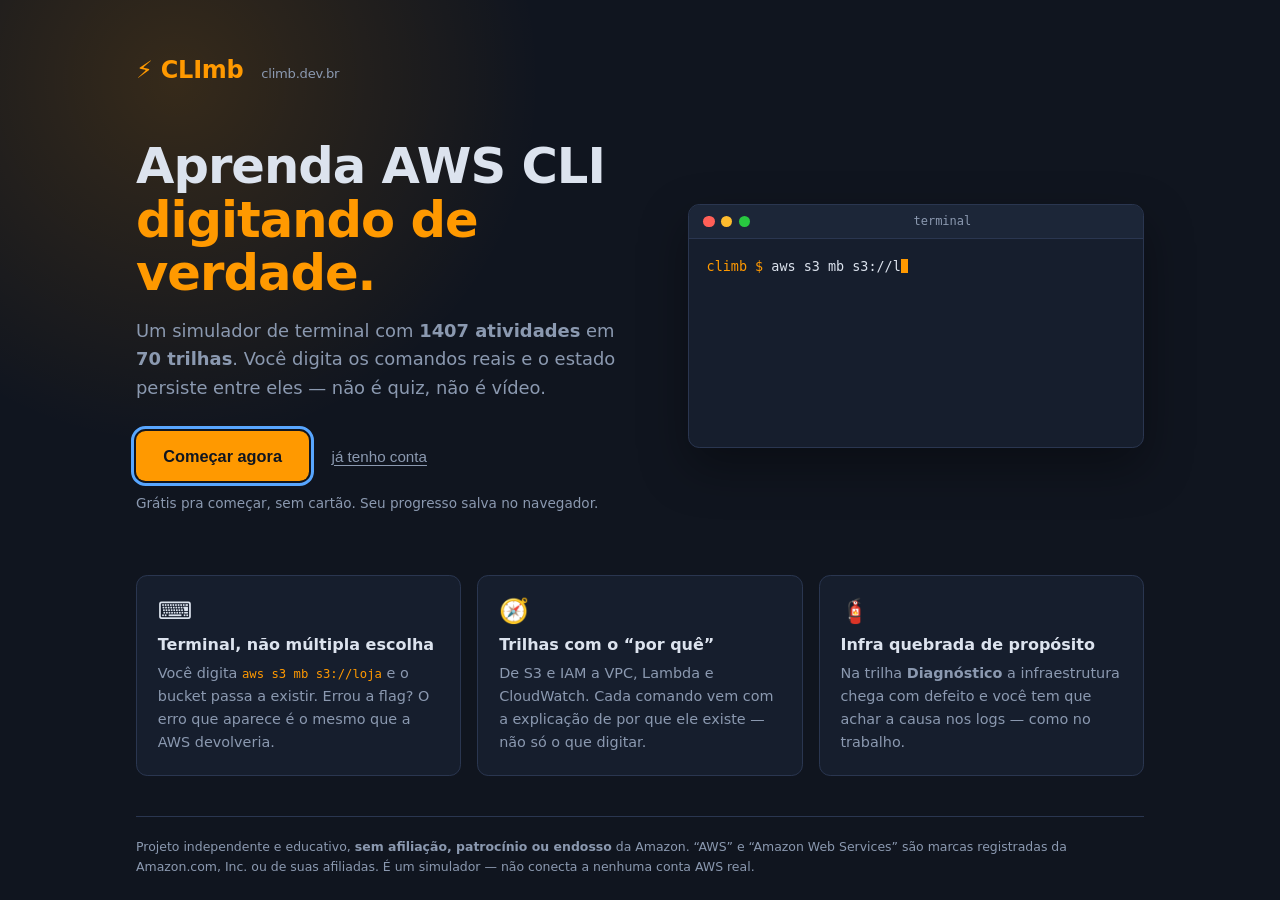
==== index.html @ 5ddf7b6f "feat(sandbox): terminal livre com todos os servicos, primeiro da lista Pedido do Gabriel. Um modo, n" ====
<!DOCTYPE html>
<html lang="pt-BR">
<head>
  <meta charset="UTF-8">
  <meta name="viewport" content="width=device-width, initial-scale=1.0">
  <title>CLImb — aprenda AWS CLI digitando de verdade</title>
  <meta name="description" content="Simulador de terminal AWS com mais de 600 atividades em mais de 60 trilhas. Você digita os comandos de verdade e o estado persiste entre eles — não é quiz, não é vídeo. Grátis pra começar.">
  <meta name="theme-color" content="#10151f">
  <link rel="canonical" href="https://climb.dev.br/">
  <link rel="icon" href="/img/favicon.svg" type="image/svg+xml">
  <link rel="apple-touch-icon" href="/img/og.jpg">

  <!-- Cartão social: sem isto o link vira um retângulo cinza no LinkedIn/WhatsApp.
       A og:image PRECISA ser URL absoluta — crawler não resolve caminho relativo. -->
  <meta property="og:type" content="website">
  <meta property="og:site_name" content="CLImb">
  <meta property="og:locale" content="pt_BR">
  <meta property="og:url" content="https://climb.dev.br/">
  <meta property="og:title" content="CLImb — aprenda AWS CLI digitando de verdade">
  <meta property="og:description" content="Mais de 600 atividades em mais de 60 trilhas. Você digita os comandos reais num simulador que guarda o estado. Não é quiz, não é vídeo — é terminal.">
  <meta property="og:image" content="https://climb.dev.br/img/og.jpg">
  <meta property="og:image:type" content="image/jpeg">
  <meta property="og:image:width" content="1200">
  <meta property="og:image:height" content="630">
  <meta property="og:image:alt" content="Terminal do CLImb rodando os comandos aws s3 mb e aws ec2 run-instances">
  <meta name="twitter:card" content="summary_large_image">
  <meta name="twitter:title" content="CLImb — aprenda AWS CLI digitando de verdade">
  <meta name="twitter:description" content="Mais de 600 atividades em mais de 60 trilhas. Você digita os comandos reais num simulador que guarda o estado.">
  <meta name="twitter:image" content="https://climb.dev.br/img/og.jpg">

  <!-- Dados estruturados: ajuda o buscador a entender que isto e um app de
       ensino, e nao uma pagina qualquer. Os numeros ficam de fora de proposito
       (envelhecem); quem tem o catalogo atualizado e o /sobre.html, gerado. -->
  <script type="application/ld+json">
  {
    "@context": "https://schema.org",
    "@type": "WebApplication",
    "name": "CLImb",
    "url": "https://climb.dev.br/",
    "applicationCategory": "EducationalApplication",
    "operatingSystem": "Navegador",
    "inLanguage": "pt-BR",
    "description": "Simulador de terminal AWS CLI: voce digita os comandos reais e o estado persiste entre eles. Nao e quiz, nao e video.",
    "offers": { "@type": "Offer", "price": "0", "priceCurrency": "BRL" },
    "isAccessibleForFree": true
  }
  </script>
  <link rel="stylesheet" href="css/estilo.css">
  <link rel="stylesheet" href="css/lateral-limpa.css">
  <link rel="stylesheet" href="css/tema-claro.css">
  <!-- Sem JavaScript a classe .app-pronto nunca entra e a tela ficaria
       invisivel pra sempre (ver js/pronto.js). Aqui ela volta a aparecer. -->
  <noscript><style>
    body header, body main, body footer, body .rodape-licoes, body .aviso-marca { visibility: visible !important; }
  </style></noscript>
</head>
<body>

  <header>
    <h1 style="position:absolute;width:1px;height:1px;margin:-1px;padding:0;overflow:hidden;clip:rect(0 0 0 0);white-space:nowrap;border:0">CLImb — aprenda AWS CLI digitando de verdade</h1>
    <div class="logo">⚡ CLImb <small>AWS CLI</small></div>
    <div class="nivel-box">
      <span id="tituloNivel"></span>
      <div class="barra"><div id="barraXp"></div></div>
      <span id="textoXp"></span>
    </div>
    <div class="streak" id="streakBox" title="Sequência de acertos — cada acerto seguido dá +10% de XP (máx. +50%)">
      🔥 <span id="streakNum">0</span>
      <small id="streakBonus"></small>
    </div>
    <button class="botao" id="btnRanking">🏆 Ranking</button>
    <button class="botao secundario" id="btnConta">👤 Entrar</button>
  </header>

  <main>
    <nav id="sidebar"></nav>

    <section class="centro">
      <div id="cardDesafio"></div>

      <div id="terminal">
        <div id="saidaTerminal"></div>
        <div class="linha-entrada">
          <span class="prompt">climb&nbsp;$</span>
          <input id="entradaTerminal" autocomplete="off" autocapitalize="off" spellcheck="false">
        </div>
      </div>
    </section>
  </main>

  <footer>
    <span>💡 Manuais: <strong>aws help</strong> · <strong>aws s3 help</strong> — arquivos locais: <strong>ls</strong> — atalhos: <strong>climb --help</strong></span>
    <button class="botao secundario" id="btnLimparAmbiente" title="Apaga os recursos da conta AWS simulada. XP e atividades ficam.">🧹 Limpar ambiente</button>
    <button class="botao perigo" id="btnResetar">Resetar progresso</button>
  </footer>
  <!-- Links diretos pras licoes mais procuradas.
       POR QUE ESTAO AQUI: em 17/09/2026 o Search Console mostrou as 52 paginas
       de /aprender como "Detectada, mas nao indexada" — o Google achou as URLs
       pelo sitemap e NUNCA foi buscar nenhuma. Nao e problema de conteudo (ele
       nao leu); e prioridade de rastreamento. Esta home e a unica pagina que
       ele rastreia de verdade (aparece como "Pagina de referencia" no relatorio),
       entao e daqui que sai a autoridade pras que estao na fila. Um link no
       rodape apontando so pro indice nao bastava: agora as principais tem
       caminho direto, com o nome do servico no texto do link. -->
  <nav class="rodape-licoes" aria-label="Lições de AWS mais procuradas">
    Aprenda:
    <a href="/aprender/s3">Amazon S3</a> ·
    <a href="/aprender/ec2">EC2</a> ·
    <a href="/aprender/iam">IAM</a> ·
    <a href="/aprender/lambda">Lambda</a> ·
    <a href="/aprender/vpc">VPC</a> ·
    <a href="/aprender/dynamodb">DynamoDB</a> ·
    <a href="/aprender/cloudwatch">CloudWatch</a> ·
    <a href="/aprender/rds">RDS</a> ·
    <a href="/aprender">ver as 53 lições</a>
  </nav>
  <p class="aviso-marca">
    <a href="/sobre.html" style="color:var(--laranja)">O que o CLImb ensina</a> ·
    <!-- link real (não só sitemap): página órfã, que nada aponta, o buscador
         trata como periférica. Daqui ele chega nas lições. -->
    <a href="/aprender" style="color:var(--laranja)">Lições de AWS</a> ·
    <a href="/simulado-aws-clf-c02" style="color:var(--laranja)">Simulado CLF-C02</a> ·
    <a href="/privacidade.html" style="color:var(--laranja)">Privacidade e termos</a> ·
    Projeto independente e educativo, <strong>sem afiliação, patrocínio ou endosso</strong> da Amazon.
    “AWS” e “Amazon Web Services” são marcas registradas da Amazon.com, Inc. ou de suas afiliadas. É um simulador — não conecta a nenhuma conta AWS real.
  </p>

  <!-- Modal: ranking -->
  <div class="modal" id="modalRanking">
    <div class="modal-caixa">
      <h2>🏆 Ranking da comunidade</h2>
      <table class="ranking"><tbody id="corpoRanking"></tbody></table>
      <div class="linha-nome" id="linhaNome">
        <input id="nomeJogador" maxlength="20" placeholder="Seu nome no ranking">
        <button class="botao" id="btnSalvarNome">Salvar nome</button>
      </div>
      <div class="modal-acoes">
        <button class="botao secundario" data-fechar>Fechar</button>
      </div>
    </div>
  </div>

  <!-- Modal: conta (login / cadastro) -->
  <div class="modal" id="modalConta">
    <div class="modal-caixa">
      <h2 id="contaTitulo">👤 Entrar na sua conta</h2>
      <p class="conta-explica" id="contaExplica">
        Crie um usuário pra salvar seu progresso na nuvem, jogar de qualquer dispositivo
        e aparecer no ranking da galera.
      </p>
      <div class="abas-conta">
        <button class="aba-conta ativa" data-aba="login">Entrar</button>
        <button class="aba-conta" data-aba="cadastro">Criar conta</button>
      </div>
      <form id="formConta" autocomplete="off">
        <label><span id="labelUsuario">Usuário</span>
          <input id="campoUsuario" maxlength="20" placeholder="ex.: gabriel" autocomplete="off" spellcheck="false">
        </label>
        <label id="labelEmail" style="display:none">E-mail <small>(pra recuperar a senha)</small>
          <input id="campoEmail" type="email" maxlength="120" placeholder="voce@exemplo.com" autocomplete="off">
        </label>
        <label>Senha
          <input id="campoSenha" type="password" maxlength="60" placeholder="mínimo 6 caracteres" autocomplete="off">
        </label>
        <p class="conta-erro" id="contaErro"></p>
        <button class="botao" id="btnEnviarConta" type="submit">Entrar</button>
      </form>
      <p class="conta-link"><a href="#" id="linkEsqueci">Esqueci minha senha</a></p>
      <div id="googleArea" style="display:none">
        <div class="ou-separador"><span>ou</span></div>
        <div id="googleLogin"></div>
      </div>
      <p class="conta-aviso">
        ⚠️ Use uma senha que você não usa em outros sites.
      </p>
      <div class="modal-acoes">
        <button class="botao secundario" data-fechar>Fechar</button>
      </div>
    </div>
  </div>

  <!-- Modal: confirmar revelação da resposta -->
  <div class="modal" id="modalRevelar">
    <div class="modal-caixa">
      <h2>👁️ Revelar resposta?</h2>
      <p id="revelarTexto"></p>
      <div class="modal-acoes">
        <button class="botao secundario" data-fechar>Voltar e tentar</button>
        <button class="botao perigo" id="btnConfirmaRevelar">Revelar mesmo assim</button>
      </div>
    </div>
  </div>

  <div id="toasts"></div>

  <!-- primeiro de todos: segura a pintura ate a interface estar montada
       (sem isto a tela treme enquanto o JS acrescenta header, card e rodape) -->
  <script defer src="js/pronto.js"></script>
  <script defer src="js/simulador.js"></script>
  <script defer src="js/manuais.js"></script>
  <script defer src="js/manuais-fase6-9.js"></script>
  <script defer src="js/desafios.js"></script>
  <script defer src="js/atividades-extras.js"></script>
  <script defer src="js/desafios-avancados.js"></script>
  <script defer src="js/cenarios-reais.js"></script>
  <script defer src="js/cloudformation.js"></script>
  <script defer src="js/servicos-fase1.js"></script>
  <script defer src="js/servicos-fase2.js"></script>
  <script defer src="js/servicos-fase3.js"></script>
  <script defer src="js/servicos-fase4.js"></script>
  <script defer src="js/servicos-fase5.js"></script>
  <script defer src="js/servicos-fase6.js"></script>
  <script defer src="js/servicos-fase7.js"></script>
  <script defer src="js/servicos-fase8.js"></script>
  <script defer src="js/servicos-fase9.js"></script>
  <script defer src="js/polly-completo.js"></script>
  <script defer src="js/cloudfront-completo.js"></script>
  <script defer src="js/route53-completo.js"></script>
  <script defer src="js/secretsmanager-completo.js"></script>
  <script defer src="js/acm-completo.js"></script>
  <script defer src="js/desafios-extra.js"></script>
  <script defer src="js/desafios-pratica.js"></script>
  <script defer src="js/api.js"></script>
  <script defer src="js/jogo.js"></script>
  <script defer src="js/app.js"></script>
  <!-- melhorias pra iniciantes (aditivas, carregam DEPOIS do app.js) -->
  <script defer src="js/erros-amigaveis.js"></script>
  <script defer src="js/autocomplete.js"></script>
  <script defer src="js/glossario.js"></script>
  <script defer src="js/licoes.js"></script>
  <script defer src="js/licoes-fase6-9.js"></script>
  <script defer src="js/licoes-complemento.js"></script>
  <!-- Depois das lições E dos arquivos de desafio: este acrescenta comandos do
       CloudWatch, atividades (que precisam entrar no FIM da trilha) e entradas
       em PORQUE (que só existe a partir de licoes.js). -->
  <script defer src="js/cloudwatch-metricas.js"></script>
  <script defer src="js/logs-insights.js"></script>
  <script defer src="js/lambda-dynamo-profundo.js"></script>
  <script defer src="js/cobertura-1.js"></script>
  <script defer src="js/cobertura-2.js"></script>
  <script defer src="js/cobertura-3.js"></script>
  <script defer src="js/mundo-real-2.js"></script>
  <script defer src="js/mundo-real-3.js"></script>
  <!-- depois das coberturas: precisa do cob-efs-1 em DESAFIOS pra reordená-lo -->
  <script defer src="js/efs-completo.js"></script>
  <script defer src="js/elasticache-completo.js"></script>
  <script defer src="js/ecr-completo.js"></script>
  <script defer src="js/desafios-pratica-2.js"></script>
  <script defer src="js/sqs-completo.js"></script>
  <script defer src="js/ssm-completo.js"></script>
  <script defer src="js/iam-completo.js"></script>
  <script defer src="js/ec2-completo.js"></script>
  <script defer src="js/s3-completo.js"></script>
  <script defer src="js/logs-completo.js"></script>
  <script defer src="js/containers-completo.js"></script>
  <script defer src="js/codebuild-completo.js"></script>
  <script defer src="js/codecommit-completo.js"></script>
  <script defer src="js/codedeploy-completo.js"></script>
  <script defer src="js/codepipeline-completo.js"></script>
  <script defer src="js/cloudformation-completo.js"></script>
  <script defer src="js/codeconnections-completo.js"></script>
  <script defer src="js/codedeploy-bluegreen.js"></script>
  <script defer src="js/fixacao-1.js"></script>
  <script defer src="js/conquistas.js"></script>
  <script defer src="js/setup-lab.js"></script>
  <script defer src="js/linux-lab.js"></script>
  <script defer src="js/arquivos-lab.js"></script>
  <script defer src="js/cli-config.js"></script>
  <script defer src="js/s3-pastas.js"></script>
  <script defer src="js/json-yaml.js"></script>
  <script defer src="js/json-yaml-2.js"></script>
  <script defer src="js/lab-vpc.js"></script>
  <script defer src="js/fixacao-2.js"></script>
  <script defer src="js/missoes.js"></script>
  <!-- Dica e solução não vêm dentro dos arquivos de conteúdo (ver
       lib/sem-gabarito.js): chegam por /js/gabarito.js, com as atividades
       abertas, e por GET /api/gabarito, com as pagas, que exige licença.
       AQUI e não antes: tem arquivo de atividade carregando depois do api.js
       (cobertura-*, linux-lab, lab-vpc, missoes...). Na primeira tentativa este
       par ficou antes deles e o gabarito só alcançou 217 das 293 abertas —
       trilha grátis sem dica é produto quebrado. -->
  <script defer src="js/gabarito-cliente.js"></script>
  <script defer src="js/gabarito.js"></script>
  <!-- Conta por trilha + preparo automático: depois do gabarito (precisa das
       soluções) e dos arquivos que embrulham selecionarDesafio (lab-vpc.js). -->
  <script defer src="js/placeholders.js"></script>
  <script defer src="js/ambientes.js"></script>
  <script defer src="js/quase-la.js"></script>
  <script defer src="js/licenca.js"></script>
  <script defer src="js/seguranca.js"></script>
  <script defer src="js/email-verificacao.js"></script>
  <script defer src="js/multiplayer.js"></script>
  <script defer src="js/eventos-aviso.js"></script>
  <script defer src="js/google-login.js"></script>
  <script defer src="js/tutorial.js"></script>
  <!-- carrega sob demanda o que so existe dentro de tela que abre por clique
       (banco do simulado, subtelas do Console) — ver js/sob-demanda.js -->
  <script defer src="js/sob-demanda.js"></script>
  <script defer src="js/console-aws.js"></script>
  <script defer src="js/console-desafios.js"></script>
  <script defer src="js/arquiteto-ia.js"></script>
  <script defer src="js/diagrama.js"></script>
  <!-- Simulados de certificação (banco de questões + motor) -->
  <script defer src="js/simulados.js"></script>
  <script defer src="js/simulados-limite.js"></script>
  <script defer src="js/perfil.js"></script>
  <script defer src="js/meus-dados.js"></script>
  <script defer src="js/changelog.js"></script>
  <!-- por último: colapsa os botões do header num menu ☰ no mobile -->
  <!-- depois do licenca.js (que também envolve renderSidebar, pros cadeados) -->
  <script defer src="js/sidebar-grupos.js"></script>
  <script defer src="js/carreiras.js"></script>
  <script defer src="js/tela-limpa.js"></script>
  <!-- busca dentro da trilha aberta: embrulha o renderSidebar DEPOIS do tela-limpa -->
  <script defer src="js/busca-trilha.js"></script>
  <!-- escolher quais trilhas aparecem na lateral: embrulha por último (depois da busca) -->
  <script defer src="js/filtro-trilhas.js"></script>
  <script defer src="js/primeiros-passos.js"></script>
  <script defer src="js/limpar-ambiente.js"></script>
  <script defer src="js/menus.js"></script>
  <script defer src="js/travas.js"></script>
  <script defer src="js/temas.js"></script>
  <script defer src="js/capa.js"></script>
  <script defer src="js/abertura.js"></script>
  <script defer src="js/climb-cmd.js"></script>
  <script defer src="js/historico.js"></script>
  <script defer src="js/novato.js"></script>
  <!-- sandbox: embrulha renderSidebar/renderCard DEPOIS de grupos, filtro e
       busca, pra o item dele entrar por último e ficar em primeiro -->
  <script defer src="js/sandbox.js"></script>
  <!-- métrica: não faz nada enquanto o secret GA_ID não estiver definido -->
  <script defer src="js/analytics.js"></script>
  <script defer src="js/mobile-nav.js"></script>
  <!-- depois de todo mundo: marca os modais já criados e observa os novos -->
  <script defer src="js/acessibilidade.js"></script>
</body>
</html>
---- css/estilo.css ----
/* AWS CLI Quest — tema dark com o laranja AWS */
:root {
  --fundo: #10151f;
  --painel: #161e2d;
  --painel-2: #1c2638;
  --borda: #2a3650;
  --texto: #dce3ee;
  --texto-fraco: #8b99b0;
  --laranja: #ff9900;
  --laranja-escuro: #cc7a00;
  --verde: #3ecf6f;
  --vermelho: #ff5c5c;
  --azul: #58a6ff;
  --fonte-mono: "Cascadia Code", "Consolas", "Fira Code", monospace;
}

* { box-sizing: border-box; }

body {
  margin: 0;
  background: var(--fundo);
  color: var(--texto);
  font-family: "Segoe UI", system-ui, sans-serif;
  height: 100vh;
  display: flex;
  flex-direction: column;
  overflow: hidden;
}

/* ---------- Cabeçalho ---------- */
header {
  display: flex;
  align-items: center;
  gap: 24px;
  padding: 10px 20px;
  background: var(--painel);
  border-bottom: 2px solid var(--laranja);
  flex-shrink: 0;
}

.logo {
  font-size: 1.25rem;
  font-weight: 700;
  color: var(--laranja);
  white-space: nowrap;
}
.logo small {
  font-size: 0.62rem;
  font-weight: 600;
  color: var(--texto-fraco);
  letter-spacing: 1px;
  text-transform: uppercase;
  margin-left: 2px;
}

.nivel-box {
  flex: 1;
  min-width: 160px;
  max-width: 420px;
}
/* Os tres filhos da caixa de XP nascem VAZIOS no HTML e o app.js os preenche
   depois — a caixa ia de 14px pra 56px, o header crescia junto e empurrava o
   <main> pra baixo. Era 0,73 de CLS (medido em 15/09), quase tudo nisto: com
   os scripts em defer a pagina pinta cedo e esse crescimento virou visivel.
   line-height fixo + min-height na mesma medida = a linha ja nasce com a
   altura que vai ter. Em em, nao em px, pra acompanhar o tema claro (que troca
   a familia da fonte). */
#tituloNivel, #textoXp { display: block; line-height: 1.5; min-height: 1.5em; }

#tituloNivel { font-weight: 600; font-size: 0.9rem; }

.barra {
  height: 8px;
  background: var(--painel-2);
  border-radius: 6px;
  margin: 4px 0 2px;
  overflow: hidden;
  border: 1px solid var(--borda);
}

#barraXp {
  height: 100%;
  width: 0%;
  background: linear-gradient(90deg, var(--laranja-escuro), var(--laranja));
  border-radius: 6px;
  transition: width 0.6s ease;
}

#textoXp { font-size: 0.75rem; color: var(--texto-fraco); }

.streak {
  font-size: 1.05rem;
  font-weight: 700;
  padding: 6px 14px;
  border-radius: 10px;
  background: var(--painel-2);
  border: 1px solid var(--borda);
  text-align: center;
  /* O estado zerado fica apagado por COR, nao por opacity. Com opacity .55 o
     texto caia pra ~2:1 sobre o painel e reprovava o contraste do axe — e era
     justo o estado que TODO visitante novo ve (streak 0). Cor fraca explicita
     mantem o "apagado" e passa o AA (5,8:1). */
  color: var(--texto-fraco);
}
.streak.aceso {
  color: var(--texto);
  border-color: var(--laranja);
  box-shadow: 0 0 12px rgba(255, 153, 0, 0.25);
}
.streak small { display: block; font-size: 0.65rem; color: var(--laranja); font-weight: 600; }

.botao {
  background: var(--laranja);
  color: #1a1205;
  border: none;
  padding: 8px 16px;
  border-radius: 8px;
  font-weight: 700;
  font-size: 0.9rem;
  cursor: pointer;
}
.botao:hover { filter: brightness(1.1); }
.botao.secundario { background: var(--painel-2); color: var(--texto); border: 1px solid var(--borda); }
.botao.perigo { background: transparent; color: var(--vermelho); border: 1px solid var(--vermelho); }
.botao.perigo:hover { background: rgba(255, 92, 92, 0.12); }

/* ---------- Montagem (ver js/pronto.js) ----------
   A interface fica invisivel ate terminar de se montar e entao aparece pronta.
   visibility (e nao display/opacity) de proposito: o espaco continua ocupado,
   entao nada "cresce" na hora de aparecer — e o que esta invisivel nao conta
   pro CLS. A rede de seguranca do pronto.js garante que isto nunca fica
   preso: no pior caso a classe entra sozinha em 2 s (o TETO do pronto.js), e
   quem esta sem JavaScript tem o <noscript> do index.html. */
body:not(.app-pronto) header,
body:not(.app-pronto) main,
body:not(.app-pronto) footer,
body:not(.app-pronto) .rodape-licoes,
body:not(.app-pronto) .aviso-marca { visibility: hidden; }

/* A barra de rolagem some quando a capa/um modal poe overflow:hidden no body,
   e a pagina inteira escorrega pro lado. Reservar a calha resolve na raiz. */
html { scrollbar-gutter: stable; }

/* Linha de lições no rodapé da home (ver o comentário no index.html): existe
   pro buscador ter caminho direto da home — que ele rastreia — pras páginas que
   ele só tinha detectado. Discreta de propósito: é rodapé, não navegação do
   app, e some junto com o resto até .app-pronto. */
.rodape-licoes {
  flex-shrink: 0;
  padding: 8px 20px 0;
  background: var(--painel);
  color: var(--texto-fraco);
  font-size: 0.72rem;
  line-height: 1.6;
  text-align: center;
}
.rodape-licoes a { color: var(--laranja); text-decoration: none; }
.rodape-licoes a:hover { text-decoration: underline; }

/* ---------- Layout principal ---------- */
main {
  display: grid;
  grid-template-columns: 300px 1fr;
  flex: 1;
  min-height: 0;
}

/* ---------- Sidebar ---------- */
#sidebar {
  background: var(--painel);
  border-right: 1px solid var(--borda);
  overflow-y: auto;
  padding: 10px;
}

.servico { margin-bottom: 8px; border-radius: 10px; overflow: hidden; }

.servico-cab {
  display: flex;
  align-items: center;
  gap: 10px;
  width: 100%;
  background: var(--painel-2);
  border: 1px solid var(--borda);
  border-radius: 10px;
  padding: 10px 12px;
  color: var(--texto);
  cursor: pointer;
  text-align: left;
}
.servico.aberto .servico-cab { border-color: var(--laranja); }
.servico-icone { font-size: 1.3rem; }
.servico-nomes { flex: 1; display: flex; flex-direction: column; }
.servico-nomes small { color: var(--texto-fraco); font-size: 0.72rem; }
.servico-prog {
  font-family: var(--fonte-mono);
  font-size: 0.78rem;
  color: var(--texto-fraco);
  background: var(--fundo);
  padding: 3px 8px;
  border-radius: 6px;
}
.servico-prog.completo { color: var(--verde); }

.lista-desafios { padding: 6px 2px 2px 10px; display: flex; flex-direction: column; gap: 4px; }

.item-desafio {
  display: grid;
  grid-template-columns: 22px 1fr;
  grid-template-areas: "st titulo" "st meta";
  gap: 0 8px;
  background: transparent;
  border: 1px solid transparent;
  border-radius: 8px;
  padding: 7px 9px;
  color: var(--texto);
  cursor: pointer;
  text-align: left;
}
.item-desafio:hover:not(:disabled) { background: var(--painel-2); }
.item-desafio.ativo { border-color: var(--laranja); background: var(--painel-2); }
.item-desafio.feito .item-titulo { color: var(--texto-fraco); text-decoration: line-through; }
/* Travada: era opacity .45, que arrastava titulo E meta pra baixo de 2:1 e
   reprovava o contraste em cadeia (o axe acusava desde o <main> ate o
   span.item-meta). O apagamento agora e por cor — passa o AA e continua
   visivelmente mais fraca que uma atividade liberada. O cadeado no .status e o
   cursor not-allowed seguem dizendo que esta travada. */
.item-desafio.travado { cursor: not-allowed; color: var(--texto-fraco); }
.item-desafio.travado .item-titulo { font-weight: 500; color: var(--texto-fraco); }
.item-desafio.travado .item-meta { color: var(--texto-fraco); }
.item-desafio .status { grid-area: st; }
.item-titulo { grid-area: titulo; font-size: 0.86rem; font-weight: 600; }
.item-meta { grid-area: meta; font-size: 0.7rem; color: var(--texto-fraco); }

/* ---------- Centro ---------- */
.centro {
  display: flex;
  flex-direction: column;
  min-height: 0;
  padding: 14px;
  gap: 12px;
}

#cardDesafio {
  background: var(--painel);
  border: 1px solid var(--borda);
  border-radius: 12px;
  padding: 16px 20px;
  overflow-y: auto;
  max-height: 46%;
  flex-shrink: 0;
  /* Nasce vazio (34px) e o app.js o enche (~190px), empurrando o terminal pra
     baixo — o que sobrou do CLS depois de estabilizar o header. Reservar a
     altura tipica faz a caixa ja nascer do tamanho que vai ter: o conteudo
     aparece dentro dela, sem deslocar nada abaixo. */
  min-height: 190px;
}
#cardDesafio h2 { margin: 8px 0 6px; font-size: 1.15rem; }
#cardDesafio .descricao { margin: 0 0 10px; color: var(--texto); line-height: 1.5; }
#cardDesafio .descricao b { color: var(--laranja); }
#cardDesafio .descricao code {
  background: #0b0f17;
  border: 1px solid var(--borda);
  border-radius: 5px;
  padding: 2px 6px;
  font-family: var(--fonte-mono);
  font-size: 0.82rem;
  color: var(--vermelho);
  display: inline-block;
  margin: 3px 0;
}
.card-vazio p { color: var(--texto-fraco); line-height: 1.55; }
.card-vazio code { background: var(--painel-2); padding: 1px 6px; border-radius: 5px; font-family: var(--fonte-mono); }

.card-topo { display: flex; gap: 8px; flex-wrap: wrap; }
.selo {
  font-size: 0.7rem;
  font-weight: 700;
  padding: 3px 10px;
  border-radius: 20px;
  letter-spacing: 0.4px;
}
.selo.nivel-1 { background: rgba(62, 207, 111, 0.15); color: var(--verde); }
.selo.nivel-2 { background: rgba(88, 166, 255, 0.15); color: var(--azul); }
.selo.nivel-3 { background: rgba(255, 153, 0, 0.15); color: var(--laranja); }
.selo.xp { background: var(--painel-2); color: var(--texto); border: 1px solid var(--borda); }
.selo.feito { background: rgba(62, 207, 111, 0.2); color: var(--verde); }

.acoes-card { display: flex; gap: 10px; margin-top: 8px; flex-wrap: wrap; }
.dicas { margin-top: 10px; border-left: 3px solid var(--azul); padding-left: 12px; }
.dicas p { margin: 5px 0; color: var(--texto-fraco); font-size: 0.88rem; }

.checklist { list-style: none; padding: 0; margin: 8px 0; }
.checklist li { padding: 4px 0; font-size: 0.9rem; color: var(--texto-fraco); }
.checklist li.ok { color: var(--verde); }

.solucao { margin-top: 12px; background: var(--fundo); border: 1px dashed var(--vermelho); border-radius: 10px; padding: 10px 14px; }
.solucao-titulo { margin: 0 0 6px; font-weight: 700; color: var(--vermelho); }
.solucao code {
  display: block;
  font-family: var(--fonte-mono);
  font-size: 0.82rem;
  padding: 4px 0;
  color: var(--texto);
  word-break: break-all;
}
.solucao-aviso { margin: 6px 0 0; font-size: 0.78rem; color: var(--texto-fraco); }

/* ---------- Terminal ---------- */
#terminal {
  flex: 1;
  background: #0b0f17;
  border: 1px solid var(--borda);
  border-radius: 12px;
  padding: 14px;
  overflow-y: auto;
  font-family: var(--fonte-mono);
  font-size: 0.85rem;
  display: flex;
  flex-direction: column;
  cursor: text;
  min-height: 0;
}

#saidaTerminal .linha { margin: 0 0 2px; white-space: pre-wrap; word-break: break-word; }
pre.linha { font-family: var(--fonte-mono); }
.linha.erro { color: var(--vermelho); }
.linha.ok { color: var(--verde); }
.linha.eco { color: var(--texto); margin-top: 6px; }
/* Aviso do CLImb: claramente FORA da saída do CLI (não é resposta do AWS) */
#saidaTerminal .linha.aviso-climb {
  color: var(--texto-fraco);
  font-family: "Segoe UI", system-ui, sans-serif; /* fonte da UI, não mono — destaca que não é CLI */
  background: rgba(255, 153, 0, 0.08);
  border-left: 3px solid var(--laranja);
  border-radius: 0 6px 6px 0;
  padding: 7px 11px;
  margin: 6px 0 4px;
  font-size: 0.86rem;
}
#saidaTerminal .linha.aviso-climb::before {
  content: "⚡ CLImb";
  display: block;
  color: var(--laranja);
  font-weight: 700;
  font-size: 0.74rem;
  margin-bottom: 2px;
}
/* "Quase lá": tutoria sobre a ATIVIDADE (não é saída do CLI nem erro).
   Cor própria (azul) pra não se confundir com o aviso laranja do CLImb
   nem com o vermelho de erro. */
#saidaTerminal .linha.quase-la {
  color: var(--texto);
  font-family: "Segoe UI", system-ui, sans-serif;
  background: rgba(88, 166, 255, 0.10);
  border-left: 3px solid #58a6ff;
  border-radius: 0 6px 6px 0;
  padding: 7px 11px;
  margin: 6px 0 4px;
  font-size: 0.86rem;
}
#saidaTerminal .linha.quase-la::before {
  content: "🎯 Quase lá";
  display: block;
  color: #58a6ff;
  font-weight: 700;
  font-size: 0.74rem;
  margin-bottom: 2px;
}

.prompt { color: var(--laranja); font-weight: 700; }

.linha-entrada { display: flex; align-items: center; gap: 8px; margin-top: 6px; }
#entradaTerminal {
  flex: 1;
  background: transparent;
  border: none;
  outline: none;
  color: var(--texto);
  font-family: var(--fonte-mono);
  font-size: 0.85rem;
  caret-color: var(--laranja);
}

/* ---------- Rodapé ---------- */
footer {
  display: flex;
  justify-content: space-between;
  align-items: center;
  padding: 6px 20px;
  background: var(--painel);
  border-top: 1px solid var(--borda);
  font-size: 0.75rem;
  color: var(--texto-fraco);
  flex-shrink: 0;
  /* mesma historia do header: o changelog.js injeta o botao "Novidades" (com o
     selo) depois, e o rodape crescia 4px em cima do conteudo ja pintado. */
  min-height: 51px;
}
footer button { font-size: 0.72rem; padding: 4px 10px; }

.aviso-marca {
  flex-shrink: 0;
  margin: 0;
  padding: 6px 20px 10px;
  background: var(--painel);
  color: var(--texto-fraco);
  font-size: 0.68rem;
  line-height: 1.4;
  text-align: center;
  border-top: 1px solid var(--borda);
}

/* ---------- Tutorial (tour guiado) ---------- */
#tourOverlay { position: fixed; inset: 0; z-index: 200; }
#tourSpot {
  position: fixed;
  border-radius: 10px;
  box-shadow: 0 0 0 9999px rgba(8, 10, 15, 0.78);
  pointer-events: none;
  transition: all 0.2s ease;
}
#tourBox {
  position: fixed;
  z-index: 201;
  background: var(--painel);
  border: 1px solid var(--laranja);
  border-radius: 12px;
  padding: 14px 16px;
  box-shadow: 0 12px 34px rgba(0, 0, 0, 0.5);
}
#tourBox h3 { margin: 0 0 6px; color: var(--laranja); font-size: 1rem; }
#tourBox p { margin: 0; font-size: 0.9rem; line-height: 1.5; }
#tourBox code { background: var(--painel-2); padding: 1px 5px; border-radius: 5px; font-family: var(--fonte-mono); font-size: 0.82rem; }
.tour-acoes { display: flex; align-items: center; justify-content: space-between; margin-top: 12px; gap: 10px; }
.tour-nav { display: flex; align-items: center; gap: 8px; }
.tour-passo { font-size: 0.75rem; color: var(--texto-fraco); }
.tour-pular, .tour-voltar { background: transparent; border: none; color: var(--texto-fraco); cursor: pointer; font-size: 0.84rem; }
.tour-pular:hover, .tour-voltar:hover { color: var(--texto); }
.tour-prox { padding: 6px 14px; }

/* ---------- Modais ---------- */
.modal {
  display: none;
  position: fixed;
  inset: 0;
  background: rgba(0, 0, 0, 0.6);
  z-index: 50;
  align-items: center;
  justify-content: center;
}
.modal.aberto { display: flex; }
.modal-caixa {
  background: var(--painel);
  border: 1px solid var(--borda);
  border-radius: 14px;
  padding: 20px 24px;
  width: min(560px, 92vw);
  max-height: 84vh;
  overflow-y: auto;
}
.modal-caixa h2 { margin: 0 0 12px; color: var(--laranja); }

table.ranking { width: 100%; border-collapse: collapse; font-size: 0.88rem; }
table.ranking td { padding: 7px 8px; border-bottom: 1px solid var(--borda); }
table.ranking tr.voce td { background: rgba(255, 153, 0, 0.12); font-weight: 700; }
table.ranking tr.voce td:first-child { border-radius: 8px 0 0 8px; }
table.ranking tr.voce td:last-child { border-radius: 0 8px 8px 0; }

.linha-nome { display: flex; gap: 8px; margin-top: 14px; }
.linha-nome input {
  flex: 1;
  background: var(--painel-2);
  border: 1px solid var(--borda);
  border-radius: 8px;
  color: var(--texto);
  padding: 7px 10px;
  font-size: 0.88rem;
}

.modal-acoes { display: flex; gap: 10px; justify-content: flex-end; margin-top: 16px; }

/* ---------- Modal de conta ---------- */
.conta-explica { color: var(--texto-fraco); font-size: 0.88rem; line-height: 1.5; margin: 0 0 14px; }
.abas-conta { display: flex; gap: 6px; margin-bottom: 14px; background: var(--fundo); padding: 4px; border-radius: 10px; }
.aba-conta {
  flex: 1;
  background: transparent;
  border: none;
  color: var(--texto-fraco);
  padding: 8px;
  border-radius: 7px;
  font-weight: 600;
  font-size: 0.88rem;
  cursor: pointer;
}
.aba-conta.ativa { background: var(--painel-2); color: var(--texto); }
#formConta label { display: block; font-size: 0.82rem; color: var(--texto-fraco); margin-bottom: 10px; }
#formConta input {
  display: block;
  width: 100%;
  margin-top: 4px;
  background: var(--painel-2);
  border: 1px solid var(--borda);
  border-radius: 8px;
  color: var(--texto);
  padding: 9px 11px;
  font-size: 0.92rem;
}
#formConta input:focus { outline: none; border-color: var(--laranja); }
#formConta .botao { width: 100%; margin-top: 4px; padding: 10px; }
.conta-erro { color: var(--vermelho); font-size: 0.84rem; min-height: 1.1em; margin: 0 0 8px; }
.conta-aviso { color: var(--texto-fraco); font-size: 0.76rem; margin: 12px 0 0; text-align: center; }
.conta-link { text-align: center; margin: 8px 0 0; font-size: 0.84rem; }
.conta-link a { color: var(--azul); text-decoration: none; }
.conta-link a:hover { text-decoration: underline; }
#labelEmail small { color: var(--texto-fraco); font-weight: 400; }
.ou-separador { display: flex; align-items: center; gap: 10px; margin: 12px 0; color: var(--texto-fraco); font-size: 0.78rem; }
.ou-separador::before, .ou-separador::after { content: ""; flex: 1; height: 1px; background: var(--borda); }
#googleLogin { display: flex; justify-content: center; }

/* ---------- Toasts ---------- */
#toasts {
  position: fixed;
  top: 70px;
  right: 18px;
  display: flex;
  flex-direction: column;
  gap: 8px;
  z-index: 100;
}
.toast {
  background: var(--painel);
  border: 1px solid var(--borda);
  border-left: 4px solid var(--laranja);
  border-radius: 10px;
  padding: 10px 16px;
  font-size: 0.88rem;
  box-shadow: 0 6px 18px rgba(0, 0, 0, 0.4);
  animation: entrar 0.25s ease;
  max-width: 360px;
}
.toast.sucesso { border-left-color: var(--verde); }
.toast.nivel { border-left-color: var(--laranja); box-shadow: 0 0 18px rgba(255, 153, 0, 0.35); }
.toast.neutro { border-left-color: var(--texto-fraco); }
.toast.saindo { opacity: 0; transform: translateX(20px); transition: all 0.45s ease; }
.xp-toast { color: var(--verde); font-weight: 800; }

@keyframes entrar {
  from { opacity: 0; transform: translateY(-8px); }
  to { opacity: 1; transform: translateY(0); }
}

/* ---------- Tradutor de erro / autocomplete no terminal ---------- */
.linha.dica-erro { color: var(--azul); margin-bottom: 6px; }
.linha.sugestao { color: var(--laranja); }
.linha.eco-tab { color: var(--texto-fraco); }

/* ---------- Modais largos (conceitos / conquistas) ---------- */
.modal-largo { width: min(720px, 94vw); }
.busca-conceito {
  width: 100%;
  background: var(--painel-2);
  border: 1px solid var(--borda);
  border-radius: 8px;
  color: var(--texto);
  padding: 9px 11px;
  font-size: 0.9rem;
  margin-bottom: 14px;
}
.busca-conceito:focus { outline: none; border-color: var(--laranja); }

.grade-conceitos { display: grid; grid-template-columns: 1fr 1fr; gap: 10px; }
.cartao-conceito {
  background: var(--painel-2);
  border: 1px solid var(--borda);
  border-radius: 10px;
  padding: 10px 12px;
}
.cartao-topo { display: flex; align-items: center; justify-content: space-between; gap: 8px; margin-bottom: 4px; }
.cartao-topo strong { color: var(--laranja); }
.tag-servico {
  font-size: 0.66rem;
  font-weight: 700;
  color: var(--texto-fraco);
  background: var(--fundo);
  padding: 2px 8px;
  border-radius: 20px;
}
.cartao-conceito p { margin: 0; font-size: 0.82rem; line-height: 1.45; color: var(--texto); }
.conceito-vazio { color: var(--texto-fraco); grid-column: 1 / -1; text-align: center; }

/* ---------- Conquistas ---------- */
.contador-conquistas { color: var(--texto-fraco); font-size: 0.85rem; margin: 0 0 14px; }
.cartao-conquista {
  display: flex;
  align-items: center;
  gap: 12px;
  background: var(--painel-2);
  border: 1px solid var(--borda);
  border-radius: 10px;
  padding: 10px 12px;
}
.cartao-conquista.bloqueada { opacity: 0.5; }
.cartao-conquista.ok { border-color: var(--laranja); }
.badge-icone { font-size: 1.8rem; line-height: 1; }
.cartao-conquista strong { display: block; }
.cartao-conquista p { margin: 2px 0 0; font-size: 0.8rem; color: var(--texto-fraco); line-height: 1.4; }

/* ---------- Faixa do Desafio do dia / Treino aleatório ---------- */
#faixaTreino {
  display: flex;
  align-items: center;
  justify-content: space-between;
  gap: 10px;
  background: var(--painel);
  border: 1px solid var(--borda);
  border-left: 4px solid var(--laranja);
  border-radius: 10px;
  padding: 8px 14px;
  flex-shrink: 0;
  flex-wrap: wrap;
}
.faixa-bloco { display: flex; align-items: center; gap: 10px; flex-wrap: wrap; }
.faixa-rotulo { font-weight: 700; color: var(--laranja); white-space: nowrap; }
#faixaDiaTitulo { font-weight: 600; }
#faixaDiaTitulo small { color: var(--texto-fraco); font-weight: 400; }
.faixa-selo {
  font-size: 0.7rem;
  font-weight: 700;
  padding: 2px 9px;
  border-radius: 20px;
  background: rgba(255, 153, 0, 0.15);
  color: var(--laranja);
}
.faixa-selo.ok { background: rgba(62, 207, 111, 0.2); color: var(--verde); }
#faixaTreino .botao { padding: 6px 14px; font-size: 0.82rem; }

/* ---------- Freemium / planos ---------- */
.selo-pro {
  font-family: var(--fonte-mono);
  font-size: 0.72rem;
  font-weight: 700;
  color: var(--laranja);
  background: rgba(255, 153, 0, 0.12);
  border: 1px solid var(--laranja);
  padding: 3px 8px;
  border-radius: 6px;
  white-space: nowrap;
}
.bloco-pro .servico-cab { opacity: 0.92; }
/* "Assinar Pro" (estado free): texto laranja sobre fundo escuro pra chamar atenção.
   Estado "Pro" (fundo laranja sólido): texto escuro, como o botão Ranking. */
#btnPlano.secundario { border-color: var(--laranja); color: var(--laranja); }

.grade-planos { display: grid; grid-template-columns: repeat(3, 1fr); gap: 10px; margin: 6px 0 4px; }
.cartao-plano {
  background: var(--painel-2);
  border: 1px solid var(--borda);
  border-radius: 12px;
  padding: 14px 12px;
  text-align: center;
}
.cartao-plano h3 { margin: 0 0 6px; font-size: 1rem; }
.cartao-plano .preco { font-size: 1.35rem; font-weight: 800; color: var(--laranja); }
.cartao-plano .preco small { font-size: 0.7rem; font-weight: 500; color: var(--texto-fraco); }
.cartao-plano .plano-nota { font-size: 0.72rem; color: var(--verde); margin: 6px 0; min-height: 1em; }
.cartao-plano .botao { width: 100%; margin-top: 8px; }
.plano-off {
  background: rgba(88, 166, 255, 0.1);
  border: 1px solid var(--azul);
  border-radius: 8px;
  padding: 9px 12px;
  font-size: 0.82rem;
  color: var(--texto);
  margin: 12px 0;
}
.plano-custom {
  margin-top: 12px;
  background: var(--painel-2);
  border: 1px solid var(--borda);
  border-radius: 12px;
  padding: 12px 14px;
}
.plano-custom h3 { margin: 0 0 4px; font-size: 1rem; }
.plano-custom .custom-desc { margin: 0 0 10px; font-size: 0.82rem; color: var(--texto-fraco); }
.plano-custom input[type="range"] { width: 100%; accent-color: var(--laranja); margin-bottom: 8px; }
.custom-linha { display: flex; align-items: center; justify-content: space-between; gap: 10px; flex-wrap: wrap; }
.custom-linha .custom-total { color: var(--laranja); font-weight: 800; }
.custom-linha small { color: var(--texto-fraco); font-weight: 400; }
.custom-linha .botao { white-space: nowrap; }

/* ---------- Segurança / 2FA ---------- */
.seg-status.ok { color: var(--verde); }
.seg-passos { font-size: 0.86rem; color: var(--texto); line-height: 1.5; padding-left: 18px; }
.seg-segredo {
  display: flex;
  align-items: center;
  gap: 8px;
  margin: 8px 0 4px;
}
.seg-segredo code {
  flex: 1;
  background: #0b0f17;
  border: 1px solid var(--borda);
  border-radius: 8px;
  padding: 10px 12px;
  font-family: var(--fonte-mono);
  font-size: 1rem;
  letter-spacing: 2px;
  color: var(--laranja);
  word-break: break-all;
}

.resgatar-bloco { margin-top: 14px; }
.resgatar-bloco label { display: block; font-size: 0.82rem; color: var(--texto-fraco); margin-bottom: 6px; }
.linha-codigo { display: flex; gap: 8px; }
.linha-codigo input {
  flex: 1;
  background: var(--painel-2);
  border: 1px solid var(--borda);
  border-radius: 8px;
  color: var(--texto);
  padding: 9px 11px;
  font-family: var(--fonte-mono);
  font-size: 0.9rem;
}
.linha-codigo input:focus { outline: none; border-color: var(--laranja); }
.codigo-erro { color: var(--vermelho); font-size: 0.82rem; min-height: 1em; margin: 6px 0 0; }

/* ---------- Responsivo simples ---------- */
@media (max-width: 760px) {
  /* No celular a página ROLA (em vez de espremer tudo em 100vh, o que fazia o
     terminal transbordar por cima do rodapé). Empilha header, sidebar, centro
     e rodapé como um documento normal. */
  html, body { height: auto; }
  body { display: block; min-height: 100dvh; overflow-x: hidden; overflow-y: auto; }
  header { position: sticky; top: 0; z-index: 50; }
  main { display: block; min-height: 0; }
  /* min-height junto do max: a lista nasce VAZIA no HTML e o app.js a preenche
     depois. Sem reservar a altura, o conteudo de baixo era empurrado quando ela
     enchia — era a maior fonte de CLS no celular (0,164 no PageSpeed de 13/09).
     As duas medidas iguais = altura fixa; o overflow-y:auto ja rola o que sobra. */
  #sidebar {
    min-height: 46vh; max-height: 46vh;
    border-right: none; border-bottom: 1px solid var(--borda);
  }
  #cardDesafio { max-height: none; }
  .centro { min-height: 58vh; }
  #terminal { min-height: 260px; }
  .grade-conceitos { grid-template-columns: 1fr; }
  .grade-planos { grid-template-columns: 1fr; }
  /* header enxuto: logo + streak + ☰ na 1ª linha; barra de XP em linha própria */
  header { flex-wrap: wrap; gap: 8px; padding: 8px 12px; }
  .logo { font-size: 1.05rem; }
  .logo small { display: none; }
  .nivel-box { order: 5; flex-basis: 100%; min-width: 0; max-width: none; }
  .streak { font-size: 0.9rem; padding: 4px 10px; }
  .menu-mobile-btn { margin-left: auto; }
  /* rodapé enxuto: a dica longa de "Manuais" quebrava em várias linhas */
  footer { flex-wrap: wrap; justify-content: center; gap: 6px; padding: 6px 10px; }
  footer > span { display: none; }
  footer button { font-size: 0.72rem; padding: 5px 10px; }
  .aviso-marca { font-size: 0.62rem; padding: 6px 12px 10px; }
}

/* Menu ☰ do mobile (mobile-nav.js) */
.menu-mobile-btn { display: none; font-size: 1.15rem; line-height: 1; padding: 6px 13px; }
.menu-mobile-painel { display: none; }
.menu-mobile-painel.aberto {
  display: flex; flex-direction: column; gap: 6px;
  position: fixed; top: 52px; right: 8px; left: 8px; z-index: 4500;
  background: var(--painel); border: 1px solid var(--borda); border-radius: 12px;
  padding: 10px; box-shadow: 0 10px 28px rgba(0, 0, 0, 0.55); max-height: 78vh; overflow-y: auto;
}
.menu-mobile-painel .botao { width: 100%; text-align: left; font-size: 0.95rem; padding: 11px 14px; }

/* Console: tabelas largas rolam na horizontal no mobile (não amontoam) */
.caws-tbl-scroll { overflow-x: auto; -webkit-overflow-scrolling: touch; }
@media (max-width: 760px) {
  .caws-tbl-scroll .caws-tabela { min-width: 560px; }
  #consoleOverlay .caws-pagina { padding-left: 14px; padding-right: 14px; }
  #consoleOverlay .caws-nav { width: 150px; flex-basis: 150px; }
}

/* ============================================================
   Console AWS emulado (console-aws.js) — tema CLARO, estilo AWS
   ============================================================ */
body.console-aberto { overflow: hidden; }

#consoleOverlay {
  position: fixed; inset: 0; z-index: 5000;
  display: none; flex-direction: column;
  background: #f2f3f3; color: #16191f;
  font-family: "Amazon Ember", "Helvetica Neue", Arial, sans-serif;
}
#consoleOverlay.aberto { display: flex; }

.caws-topo {
  display: flex; align-items: center; gap: 16px;
  background: #232f3e; color: #fff;
  padding: 0 18px; height: 52px; flex: 0 0 auto;
}
.caws-logo { font-weight: 700; font-size: 1.05rem; white-space: nowrap; }
.caws-logo span { color: #ff9900; }
.caws-busca { flex: 1; max-width: 480px; }
.caws-busca input {
  width: 100%; padding: 7px 12px; border-radius: 6px;
  border: 1px solid #4b5563; background: #fff; color: #16191f; font-size: 0.9rem;
}
.caws-topo-dir { display: flex; align-items: center; gap: 12px; margin-left: auto; }
.caws-regiao { font-size: 0.85rem; opacity: 0.9; }
.caws-sair {
  background: #ff9900; color: #16191f; border: none; cursor: pointer;
  font-weight: 700; padding: 7px 14px; border-radius: 6px; font-size: 0.85rem;
}
.caws-sair:hover { background: #ffac31; }

.caws-shell { display: flex; flex: 1; min-height: 0; }
.caws-corpo { flex: 1; overflow-y: auto; min-width: 0; }
.caws-pagina { max-width: 1060px; margin: 0 auto; padding: 24px 28px 60px; }

/* Barra de navegação lateral por serviço (estilo console AWS) */
.caws-nav { display: none; width: 260px; flex: 0 0 260px; background: #fff; border-right: 1px solid #d5dbdb; overflow-y: auto; padding-bottom: 24px; }
.caws-nav.ativa { display: block; }
.caws-nav-tit { font-weight: 700; font-size: 0.95rem; padding: 16px 18px 12px; color: #16191f; border-bottom: 1px solid #eaeded; }
.caws-nav nav { padding-top: 6px; }
.caws-nav-item { display: block; padding: 7px 18px; font-size: 0.85rem; color: #16191f; text-decoration: none; border-left: 3px solid transparent; }
.caws-nav-item:hover { background: #f2f3f3; }
.caws-nav-item.ativo { background: #f1faff; border-left-color: #ff9900; color: #0073bb; font-weight: 700; }
.caws-nav-grupo { padding: 14px 18px 4px; font-size: 0.7rem; text-transform: uppercase; letter-spacing: .04em; color: #5f6b7a; font-weight: 700; }
.caws-nav-sep { height: 1px; background: #eaeded; margin: 8px 14px; }

/* Painel (dashboard) do serviço */
.caws-rec-grade { display: flex; gap: 14px; flex-wrap: wrap; }
.caws-rec-card { background: #fff; border: 1px solid #d5dbdb; border-radius: 8px; padding: 16px 22px; min-width: 150px; cursor: pointer; text-align: left; display: flex; flex-direction: column; gap: 4px; }
.caws-rec-card:hover { border-color: #0073bb; box-shadow: 0 2px 10px rgba(0,0,0,0.08); }
.caws-rec-n { font-size: 1.7rem; font-weight: 700; color: #0073bb; line-height: 1; }
.caws-rec-l { font-size: 0.82rem; color: #5f6b7a; }
.caws-saude { font-size: 0.9rem; }
.caws-saude-ok { color: #1d8102; font-size: 0.8rem; }

/* Estado-vazio fiel ao AWS */
.caws-estado-vazio { background: #fff; border: 1px solid #d5dbdb; border-radius: 8px; padding: 48px 24px; text-align: center; }
.caws-ev-ic { font-size: 2.4rem; margin-bottom: 6px; }
.caws-estado-vazio h2 { margin: 4px 0 8px; font-size: 1.1rem; }
.caws-estado-vazio p { margin: 0 auto; max-width: 460px; color: #5f6b7a; font-size: 0.9rem; line-height: 1.5; }

@media (max-width: 760px) {
  .caws-nav { width: 170px; flex-basis: 170px; }
  .caws-nav-item { font-size: 0.78rem; padding: 7px 12px; }
}

/* Layout do painel (dashboard) */
.caws-dash { display: flex; gap: 16px; align-items: flex-start; }
.caws-dash-main { flex: 1; min-width: 0; }
.caws-dash-side { width: 280px; flex: 0 0 280px; }
.caws-rec-grade { display: grid; grid-template-columns: 1fr 1fr; column-gap: 28px; margin-top: 10px; }
.caws-rec-row { display: flex; justify-content: space-between; align-items: center; gap: 12px; width: 100%; text-align: left; padding: 10px 6px; background: transparent; border: none; border-bottom: 1px solid #eaeded; cursor: pointer; font: inherit; }
.caws-rec-row:hover { background: rgba(0,115,187,0.06); }
.caws-rec-row-l { color: #0073bb; font-size: 0.88rem; }
.caws-rec-row-n { color: #16191f; font-size: 0.88rem; font-variant-numeric: tabular-nums; }
.caws-saude { font-size: 0.9rem; margin: 4px 0; }
.caws-saude-ok { color: #1d8102; font-size: 0.8rem; }
@media (max-width: 820px) { .caws-dash { flex-direction: column; } .caws-dash-side { width: 100%; flex-basis: auto; } }

/* Dashboard rico do EC2 — 3 colunas (masonry via CSS columns) */
.caws-ec2dash { column-count: 3; column-gap: 16px; margin-top: 6px; }
.caws-ec2dash > .caws-painel { break-inside: avoid; width: 100%; display: inline-block; vertical-align: top; }
.caws-painel-cab { display: flex; justify-content: space-between; align-items: center; }
.caws-painel-cab h3 { margin: 0; }
.caws-painel-ic { color: #9ba2ab; font-size: 0.95rem; letter-spacing: 3px; }
.caws-painel-sub { margin: 0.7rem 0 0.3rem; font-size: 0.9rem; }
.caws-acoes-inicio { justify-content: flex-start; margin: 4px 0 8px; }
.caws-lista-links { margin: 0.3rem 0 0; padding-left: 1.1rem; }
.caws-lista-links li { margin: 0.25rem 0; color: #0073bb; font-size: 0.85rem; }
#consoleOverlay .caws-painel-ic { color: #9ba2ab; }
#consoleOverlay .caws-lista-links li { color: #42b4ff; }
#consoleOverlay .caws-painel-sub { color: #ebebf0; }
@media (max-width: 1100px) { .caws-ec2dash { column-count: 2; } }
@media (max-width: 720px) { .caws-ec2dash { column-count: 1; } }

/* ===================================================================== */
/* Console — MODO ESCURO, fiel ao AWS dark mode (o que o usuário usa).    */
/* Reaproveita as variáveis dark do app pra ficar coeso. Tudo escopado    */
/* em #consoleOverlay pra não vazar pro resto.                            */
/* ===================================================================== */
/* Tokens reais do Cloudscape dark (extraídos do console ao vivo):
   fundo #161d26 · container #1b232d · borda #424650 · texto #c6c6cd ·
   título #ebebf0 · link #42b4ff · verde #2bb534 · topo #0f141a ·
   botão pílula 20px · container 16px · input 8px · Amazon Ember. */
#consoleOverlay {
  background: #161d26; color: #c6c6cd;
  font-family: "Amazon Ember", "Helvetica Neue", Roboto, Arial, sans-serif;
}
#consoleOverlay .caws-corpo { background: #161d26; }
#consoleOverlay .caws-topo { background: #0f141a; border-bottom: 1px solid #424650; }
#consoleOverlay .caws-busca input { background: #161d26; border-color: #424650; color: #d1d5db; border-radius: 8px; }

#consoleOverlay .caws-nav { background: #161d26; border-right-color: #424650; }
#consoleOverlay .caws-nav-tit { color: #ebebf0; border-bottom-color: #424650; }
#consoleOverlay .caws-nav-item { color: #d1d5db; }
#consoleOverlay .caws-nav-item:hover { background: #232b36; }
#consoleOverlay .caws-nav-item.ativo { background: #1b232d; color: #42b4ff; border-left-color: #42b4ff; }
#consoleOverlay .caws-nav-grupo { color: #b4b4bb; }
#consoleOverlay .caws-nav-sep { background: #424650; }

#consoleOverlay .caws-migalha { color: #9ba2ab; }
#consoleOverlay .caws-migalha a { color: #42b4ff; }
#consoleOverlay .caws-migalha em { color: #6b7480; }

#consoleOverlay .caws-secao,
#consoleOverlay .caws-cab-servico h1,
#consoleOverlay .caws-painel h3,
#consoleOverlay .caws-form h1,
#consoleOverlay .caws-estado-vazio h2 { color: #ebebf0; }
#consoleOverlay .caws-sub { color: #9ba2ab; }
#consoleOverlay .caws-sub code,
#consoleOverlay .caws-tag.cinza { background: #232b36; color: #d1d5db; }

#consoleOverlay .caws-painel,
#consoleOverlay .caws-estado-vazio { background: #1b232d; border-color: #424650; border-radius: 16px; }
#consoleOverlay .caws-estado-vazio p { color: #9ba2ab; }

#consoleOverlay .caws-servico { background: #1b232d; border-color: #424650; border-radius: 16px; }
#consoleOverlay .caws-servico:not(.desativado):hover { border-color: #42b4ff; box-shadow: 0 1px 8px 1px rgba(0,7,22,0.6); }
#consoleOverlay .caws-servico-info strong { color: #ebebf0; }
#consoleOverlay .caws-servico-info small { color: #9ba2ab; }

#consoleOverlay .caws-tabela { background: #1b232d; border-color: #424650; border-radius: 16px; }
#consoleOverlay .caws-tabela th { background: #161d26; color: #b4b4bb; border-bottom-color: #424650; }
#consoleOverlay .caws-tabela td { border-bottom-color: #2f3742; color: #c6c6cd; }
#consoleOverlay .caws-tabela a { color: #42b4ff; }
#consoleOverlay .caws-vazio { color: #9ba2ab; }

#consoleOverlay .caws-rec-row { border-bottom-color: #2f3742; }
#consoleOverlay .caws-rec-row:hover { background: #232b36; }
#consoleOverlay .caws-rec-row-l { color: #42b4ff; }
#consoleOverlay .caws-rec-row-n { color: #c6c6cd; }
#consoleOverlay .caws-saude-ok { color: #2bb534; }

/* Botões: pílula (raio 20px), igual ao Cloudscape */
#consoleOverlay .caws-btn-primario,
#consoleOverlay .caws-btn-secundario,
#consoleOverlay .caws-btn-perigo { border-radius: 20px; }
#consoleOverlay .caws-btn-primario { background: #ff9900; color: #0f141a; }
#consoleOverlay .caws-btn-primario:hover { background: #ec8b00; }
#consoleOverlay .caws-btn-secundario { background: transparent; color: #42b4ff; border-color: #42b4ff; }
#consoleOverlay .caws-btn-secundario:hover { background: #232b36; }
#consoleOverlay .caws-btn-perigo { background: transparent; color: #ff7b72; border-color: #ff7b72; }
#consoleOverlay .caws-btn-perigo:hover { background: #2a1818; }
#consoleOverlay .caws-link { color: #42b4ff; }
#consoleOverlay .caws-link-perigo { color: #ff7b72; }

#consoleOverlay .caws-estado.ok { color: #2bb534; }
#consoleOverlay .caws-estado.pend { color: #ffb454; }
#consoleOverlay .caws-estado.off { color: #9ba2ab; }
#consoleOverlay .caws-estado.fim { color: #ff7b72; }

#consoleOverlay .caws-campo > span { color: #ebebf0; }
#consoleOverlay .caws-campo input,
#consoleOverlay .caws-campo select,
#consoleOverlay .caws-inline-form select { background: #161d26; border-color: #424650; color: #c6c6cd; border-radius: 8px; }
#consoleOverlay .caws-campo input:disabled { background: #232b36; color: #6b7480; }
#consoleOverlay .caws-campo small,
#consoleOverlay .caws-check,
#consoleOverlay .caws-check small { color: #9ba2ab; }
#consoleOverlay .caws-prefixo-nav { color: #9ba2ab; }
#consoleOverlay .caws-prefixo-nav a { color: #42b4ff; }
#consoleOverlay .caws-dica-rodape { color: #9ba2ab; }
#consoleOverlay .caws-cli { background: #161d26; border-color: #424650; }
#consoleOverlay .caws-cli code { color: #d1d5db; }

.caws-migalha {
  max-width: 1060px; margin: 0 auto; padding: 12px 28px 0;
  font-size: 0.82rem; color: #5f6b7a;
}
.caws-migalha a { color: #0073bb; text-decoration: none; }
.caws-migalha a:hover { text-decoration: underline; }
.caws-migalha em { font-style: normal; color: #aab2bd; }

.caws-banner {
  background: linear-gradient(110deg, #232f3e, #31465f);
  color: #fff; border-radius: 10px; padding: 22px 26px; margin-bottom: 22px;
}
.caws-banner h1 { margin: 0 0 8px; font-size: 1.4rem; }
.caws-banner p { margin: 0; font-size: 0.92rem; line-height: 1.5; opacity: 0.92; }
.caws-banner code { background: rgba(255,255,255,0.15); padding: 1px 6px; border-radius: 4px; }

.caws-secao { font-size: 1rem; margin: 0 0 14px; color: #16191f; }
.caws-grade { display: grid; grid-template-columns: repeat(auto-fill, minmax(230px, 1fr)); gap: 14px; }
.caws-servico {
  display: flex; gap: 12px; align-items: center;
  background: #fff; border: 1px solid #d5dbdb; border-radius: 8px; padding: 14px;
  cursor: pointer; transition: box-shadow .15s, border-color .15s;
}
.caws-servico:not(.desativado):hover { border-color: #0073bb; box-shadow: 0 2px 10px rgba(0,0,0,0.08); }
.caws-servico.desativado { opacity: 0.55; cursor: default; }
.caws-servico-ic { font-size: 1.7rem; width: 40px; text-align: center; }
.caws-servico-info { display: flex; flex-direction: column; gap: 2px; }
.caws-servico-info strong { font-size: 0.98rem; }
.caws-servico-info small { color: #5f6b7a; font-size: 0.78rem; }
.caws-tag {
  margin-top: 4px; align-self: flex-start; font-size: 0.7rem; font-weight: 700;
  background: #ecf3ff; color: #0073bb; padding: 1px 8px; border-radius: 10px;
}
.caws-tag.cinza { background: #eef0f1; color: #879196; }
.caws-dica-rodape { margin-top: 22px; font-size: 0.85rem; color: #5f6b7a; }

.caws-cab-servico { display: flex; align-items: center; justify-content: space-between; gap: 16px; margin-bottom: 18px; flex-wrap: wrap; }
.caws-cab-servico h1 { font-size: 1.35rem; margin: 0; }
.caws-acoes-grupo { display: flex; gap: 8px; flex-wrap: wrap; }

.caws-btn-primario, .caws-btn-secundario, .caws-btn-perigo {
  border: none; cursor: pointer; font-weight: 700; padding: 8px 16px;
  border-radius: 6px; font-size: 0.85rem;
}
.caws-btn-primario { background: #ff9900; color: #16191f; }
.caws-btn-primario:hover { background: #ec8b00; }
.caws-btn-secundario { background: #fff; color: #16191f; border: 1px solid #545b64; }
.caws-btn-secundario:hover { background: #f2f3f3; }
.caws-btn-perigo { background: #fff; color: #d13212; border: 1px solid #d13212; }
.caws-btn-perigo:hover { background: #fdf0ee; }
.caws-link-perigo { background: none; border: none; color: #d13212; cursor: pointer; font-size: 0.82rem; text-decoration: underline; }
.caws-link { background: none; border: none; color: #0073bb; cursor: pointer; font-size: 0.82rem; text-decoration: underline; margin-right: 8px; }
.caws-link:hover { color: #005a94; }

/* IAM: subtítulo e formulários inline */
.caws-sub { font-size: 0.82rem; color: #5f6b7a; margin: -6px 0 16px; }
.caws-sub code { background: #eef0f1; padding: 1px 5px; border-radius: 4px; }
.caws-inline-form { display: flex; gap: 8px; margin-bottom: 12px; flex-wrap: wrap; }
.caws-inline-form select { padding: 7px 10px; border: 1px solid #aab7b8; border-radius: 6px; font-size: 0.88rem; min-width: 240px; }

/* Badge de estado de instância EC2 */
.caws-estado { font-size: 0.8rem; font-weight: 600; white-space: nowrap; }
.caws-estado.ok { color: #1d8102; }
.caws-estado.pend { color: #b35900; }
.caws-estado.off { color: #687078; }
.caws-estado.fim { color: #d13212; }

.caws-tabela { width: 100%; border-collapse: collapse; background: #fff; border: 1px solid #d5dbdb; border-radius: 8px; overflow: hidden; }
.caws-tabela th { text-align: left; font-size: 0.78rem; color: #5f6b7a; text-transform: uppercase; letter-spacing: .03em; padding: 11px 14px; border-bottom: 1px solid #eaeded; background: #fafafa; }
.caws-tabela td { padding: 11px 14px; border-bottom: 1px solid #eaeded; font-size: 0.88rem; }
.caws-tabela tr:last-child td { border-bottom: none; }
.caws-tabela a { color: #0073bb; text-decoration: none; font-weight: 600; }
.caws-tabela a:hover { text-decoration: underline; }
.caws-vazio { text-align: center; color: #5f6b7a; padding: 28px 14px !important; }

.caws-prefixo-nav { margin-bottom: 12px; font-size: 0.85rem; color: #5f6b7a; }
.caws-prefixo-nav a { color: #0073bb; text-decoration: none; }
.caws-prefixo-nav a:hover { text-decoration: underline; }

.caws-form { max-width: 600px; }
.caws-form h1 { font-size: 1.3rem; margin: 0 0 18px; }
.caws-campo { display: block; margin-bottom: 16px; }
.caws-campo > span { display: block; font-weight: 600; font-size: 0.88rem; margin-bottom: 5px; }
.caws-campo input, .caws-campo select { width: 100%; padding: 8px 11px; border: 1px solid #aab7b8; border-radius: 6px; font-size: 0.9rem; background: #fff; }
.caws-campo input:disabled { background: #eef0f1; color: #687078; }
.caws-campo small { display: block; color: #5f6b7a; font-size: 0.76rem; margin-top: 4px; }
.caws-check { display: flex; align-items: flex-start; gap: 8px; margin-bottom: 16px; font-size: 0.88rem; }
.caws-check input { margin-top: 2px; }
.caws-check small { color: #5f6b7a; }
.caws-erro { color: #d13212; font-size: 0.82rem; min-height: 1em; margin: 4px 0; }
.caws-form-acoes { display: flex; gap: 10px; justify-content: flex-end; margin-top: 8px; }

.caws-painel { background: #fff; border: 1px solid #d5dbdb; border-radius: 8px; padding: 18px; margin-bottom: 16px; }
.caws-painel h3 { margin: 0 0 14px; font-size: 1.05rem; }

.caws-cli {
  display: flex; align-items: center; gap: 12px; margin-top: 20px;
  background: #232f3e; color: #e7eaf0; border-radius: 8px; padding: 12px 16px;
}
.caws-cli-ic { font-size: 1.3rem; }
.caws-cli-txt small { display: block; color: #aab2bd; font-size: 0.76rem; margin-bottom: 3px; }
.caws-cli-txt code { font-family: "SFMono-Regular", Consolas, monospace; color: #ff9900; font-size: 0.92rem; }

/* Missões guiadas no Console (console-desafios.js) */
.caws-missoes-btn {
  background: #1d2b3a; color: #fff; border: 1px solid #3a4a5e; cursor: pointer;
  font-weight: 700; padding: 7px 12px; border-radius: 6px; font-size: 0.84rem; white-space: nowrap;
}
.caws-missoes-btn:hover { background: #243648; }
.mc-badge { background: #4b5563; color: #fff; border-radius: 9px; padding: 0 7px; margin-left: 5px; font-size: 0.74rem; }
.mc-badge.ativa { background: #ff9900; color: #16191f; }

.caws-missoes-painel {
  position: fixed; right: 18px; bottom: 18px; width: min(340px, calc(100vw - 36px));
  background: #fff; color: #16191f; border: 1px solid #d5dbdb; border-radius: 10px;
  box-shadow: 0 8px 30px rgba(0,0,0,0.22); z-index: 5500; overflow: hidden;
  font-family: "Segoe UI", system-ui, sans-serif;
}
.mc-cab { display: flex; align-items: center; gap: 8px; background: #232f3e; color: #fff; padding: 10px 12px; }
.mc-cab strong { font-size: 0.9rem; flex: 1; }
.mc-prog { font-size: 0.78rem; background: #ff9900; color: #16191f; font-weight: 700; padding: 1px 8px; border-radius: 9px; }
.mc-x { background: none; border: none; color: #cdd5df; cursor: pointer; font-size: 0.95rem; padding: 0 2px; }
.mc-x:hover { color: #fff; }
.mc-corpo { padding: 13px 14px; }
.mc-num { font-size: 0.72rem; font-weight: 700; color: #b35900; text-transform: uppercase; letter-spacing: .03em; margin-bottom: 4px; }
.mc-corpo h4 { margin: 0 0 6px; font-size: 1rem; }
.mc-corpo p { margin: 0; font-size: 0.86rem; line-height: 1.45; color: #2c3640; }
.mc-corpo b { color: #16191f; }
.mc-acoes { display: flex; gap: 8px; margin: 12px 0 0; }
.mc-ir { background: #ff9900; color: #16191f; border: none; cursor: pointer; font-weight: 700; padding: 7px 14px; border-radius: 6px; font-size: 0.82rem; }
.mc-ir:hover { background: #ec8b00; }
.mc-dica-btn { background: #fff; color: #16191f; border: 1px solid #aab7b8; cursor: pointer; padding: 7px 12px; border-radius: 6px; font-size: 0.82rem; }
.mc-dica { display: none; margin-top: 10px !important; padding: 8px 10px; background: #fff8ec; border-left: 3px solid #ff9900; border-radius: 0 6px 6px 0; font-size: 0.82rem !important; }
.mc-dica.aberta { display: block; }
.mc-parabens { font-weight: 700; font-size: 0.95rem !important; }
.mc-sub { color: #5f6b7a !important; margin-top: 6px !important; }

@media (max-width: 640px) {
  .caws-busca { display: none; }
  .caws-pagina, .caws-migalha { padding-left: 14px; padding-right: 14px; }
  .caws-missoes-painel { right: 10px; left: 10px; bottom: 10px; width: auto; }
}

/* ============================================================
   Changelog / Novidades (changelog.js) — tema escuro do app
   ============================================================ */
/* Fica acima do overlay do Console (z-index 5000) pra poder ser aberto de lá */
#modalChangelog { z-index: 6000; }
.cl-caixa { width: min(620px, 94vw); }

.cl-selo {
  display: none; background: var(--laranja); color: #16191f;
  font-size: 0.62rem; font-weight: 800; padding: 1px 6px; border-radius: 9px;
  margin-left: 4px; vertical-align: middle; text-transform: uppercase;
}

.cl-abas { display: flex; gap: 8px; margin-bottom: 16px; border-bottom: 1px solid var(--borda); }
.cl-aba {
  background: none; border: none; cursor: pointer; color: var(--texto-fraco);
  font-size: 0.9rem; font-weight: 700; padding: 8px 12px; border-bottom: 2px solid transparent;
  margin-bottom: -1px;
}
.cl-aba:hover { color: var(--texto); }
.cl-aba.ativa { color: var(--laranja); border-bottom-color: var(--laranja); }

.cl-versao { padding: 12px 0; border-bottom: 1px solid var(--borda); }
.cl-versao:last-child { border-bottom: none; }
.cl-versao-cab {
  display: flex; align-items: center; gap: 10px;
  cursor: pointer; list-style: none; user-select: none;
}
.cl-versao-cab::-webkit-details-marker { display: none; }
/* seta que gira ao abrir (as entradas antigas começam fechadas) */
.cl-versao-cab::after {
  content: "▾"; flex: 0 0 auto; font-size: 0.75rem;
  color: var(--texto-fraco); transition: transform 0.15s;
}
.cl-versao[open] > .cl-versao-cab::after { transform: rotate(180deg); }
.cl-versao-cab:hover h3 { color: var(--laranja); }
/* entrada fechada: título em cinza pra deixar claro que está minimizada */
.cl-versao:not([open]) > .cl-versao-cab h3 { color: var(--texto-fraco); font-weight: 600; }
.cl-versao h3 { margin: 0; font-size: 1rem; color: var(--texto); flex: 1; min-width: 0; }
.cl-data { font-size: 0.78rem; color: var(--texto-fraco); white-space: nowrap; }
.cl-atual {
  font-style: normal; background: var(--laranja); color: #16191f;
  font-size: 0.6rem; font-weight: 800; padding: 1px 6px; border-radius: 8px;
  margin-left: 4px; text-transform: uppercase;
}
.cl-versao ul { margin: 8px 0 0; padding-left: 20px; }
.cl-versao li { font-size: 0.88rem; line-height: 1.5; margin-bottom: 5px; color: var(--texto); }
.cl-versao code { background: var(--painel-2); color: var(--laranja); padding: 1px 5px; border-radius: 4px; font-size: 0.84em; }

.cl-breve-intro { font-size: 0.86rem; color: var(--texto-fraco); margin: 0 0 14px; }
.cl-breve-item { display: flex; gap: 12px; padding: 11px 0; border-bottom: 1px solid var(--borda); }
.cl-breve-item:last-child { border-bottom: none; }
.cl-breve-ic { font-size: 1.5rem; width: 34px; text-align: center; flex: 0 0 auto; }
.cl-breve-item strong { display: block; font-size: 0.92rem; color: var(--texto); margin-bottom: 3px; }
.cl-breve-item p { margin: 0; font-size: 0.84rem; line-height: 1.45; color: var(--texto-fraco); }

/* ============================================================
   Arquiteto IA (arquiteto-ia.js) — modal no tema escuro do app
   ============================================================ */
#modalIa { z-index: 6000; }
.ia-caixa { width: min(680px, 94vw); }
.ia-intro { font-size: 0.9rem; color: var(--texto-fraco); line-height: 1.5; margin: 0 0 14px; }
.ia-intro small { display: block; margin-top: 4px; opacity: 0.8; }
#iaDesc {
  width: 100%; box-sizing: border-box; resize: vertical; padding: 10px 12px;
  background: var(--painel-2); border: 1px solid var(--borda); border-radius: 8px;
  color: var(--texto); font-size: 0.92rem; font-family: inherit;
}
.ia-exemplos { display: flex; flex-wrap: wrap; gap: 6px; margin: 10px 0 0; }
.ia-chip {
  background: var(--painel-2); border: 1px solid var(--borda); color: var(--texto-fraco);
  border-radius: 14px; padding: 4px 11px; font-size: 0.78rem; cursor: pointer;
}
.ia-chip:hover { border-color: var(--laranja); color: var(--texto); }
.ia-acoes-topo { margin-top: 14px; }
.ia-h3 { font-size: 0.95rem; color: var(--laranja); margin: 18px 0 8px; }
.ia-lista { margin: 0; padding-left: 20px; }
.ia-lista li { font-size: 0.88rem; line-height: 1.6; color: var(--texto); }
.ia-lista code, .ia-cli code { background: var(--painel-2); color: var(--laranja); padding: 1px 5px; border-radius: 4px; font-size: 0.84em; }
.ia-yaml {
  background: #0c1118; border: 1px solid var(--borda); border-radius: 8px; padding: 12px 14px;
  font-family: var(--fonte-mono); font-size: 0.82rem; color: #cfe3ff; overflow-x: auto;
  white-space: pre; max-height: 260px; overflow-y: auto;
}
.ia-acoes { display: flex; gap: 10px; flex-wrap: wrap; margin-top: 14px; }
.ia-nota { font-size: 0.84rem; color: var(--azul); margin: 0 0 8px; }
.ia-erro { color: var(--vermelho); font-size: 0.86rem; white-space: pre-wrap; }
.ia-ok { color: var(--verde); font-size: 0.88rem; line-height: 1.5; margin-top: 12px; }
.ia-cli { font-size: 0.8rem; color: var(--texto-fraco); margin: 14px 0 0; word-break: break-all; }

/* ============================================================
   Banner de confirmação de e-mail (email-verificacao.js)
   ============================================================ */
.banner-email {
  display: flex; align-items: center; gap: 12px; flex-wrap: wrap;
  background: rgba(255, 153, 0, 0.12); border-bottom: 1px solid var(--laranja);
  color: var(--texto); padding: 9px 16px; font-size: 0.86rem;
}
.banner-email .banner-txt { flex: 1; min-width: 220px; }
.banner-email b { color: var(--laranja); }
.banner-acoes { display: flex; align-items: center; gap: 8px; }
.banner-email .botao { padding: 5px 12px; font-size: 0.8rem; }
.banner-x { background: none; border: none; color: var(--texto-fraco); cursor: pointer; font-size: 0.95rem; padding: 0 4px; }
.banner-x:hover { color: var(--texto); }

/* ============================================================
   Turmas / Salas (multiplayer.js)
   ============================================================ */
.sala-caixa { width: min(620px, 94vw); }
.sala-intro { font-size: 0.86rem; color: var(--texto-fraco); margin: 0 0 14px; }
.sala-botoes { display: flex; gap: 8px; flex-wrap: wrap; margin-bottom: 10px; }
.sala-form { display: flex; gap: 8px; margin: 0 0 12px; }
.sala-form input {
  flex: 1; padding: 8px 11px; background: var(--painel-2); border: 1px solid var(--borda);
  border-radius: 8px; color: var(--texto); font-size: 0.9rem;
}
.sala-aviso { font-size: 0.8rem; color: var(--laranja); margin: 4px 0 0; }
.sala-lista { display: flex; flex-direction: column; gap: 12px; margin-top: 6px; }
.sala-card { background: var(--painel-2); border: 1px solid var(--borda); border-radius: 10px; padding: 13px 15px; }
.sala-cab { display: flex; justify-content: space-between; align-items: flex-start; gap: 10px; margin-bottom: 8px; }
.sala-cab strong { font-size: 0.98rem; }
.sala-tag { font-size: 0.66rem; font-weight: 700; background: rgba(255,153,0,0.15); color: var(--laranja); padding: 1px 7px; border-radius: 9px; vertical-align: middle; }
.sala-cod { font-size: 0.78rem; color: var(--texto-fraco); margin-top: 3px; }
.sala-cod code { background: var(--fundo); color: var(--laranja); padding: 1px 6px; border-radius: 4px; letter-spacing: 1px; }
.sala-link { background: none; border: none; color: var(--azul); cursor: pointer; font-size: 0.76rem; text-decoration: underline; }
.sala-link-perigo { background: none; border: none; color: var(--vermelho); cursor: pointer; font-size: 0.78rem; text-decoration: underline; }
.sala-rank { width: 100%; border-collapse: collapse; font-size: 0.86rem; margin: 4px 0; }
.sala-rank td { padding: 4px 6px; border-bottom: 1px solid var(--borda); }
.sala-rank tr:last-child td { border-bottom: none; }
.sala-pos { width: 36px; text-align: center; }
.sala-xp { text-align: right; color: var(--laranja); font-weight: 600; white-space: nowrap; }
.sala-rank tr.sala-voce td { background: rgba(255,153,0,0.12); font-weight: 700; }
.sala-voce small { color: var(--texto-fraco); font-weight: 400; }
.sala-vazia, .sala-total { font-size: 0.78rem; color: var(--texto-fraco); }
.sala-total { display: block; margin-top: 6px; }

/* ---------- Perfil (js/perfil.js) ---------- */
.dias-chip { cursor: pointer; }
.dias-chip small { color: var(--texto-fraco); margin-left: 2px; }
.perfil-caixa { max-height: 92vh; overflow-y: auto; }
.perfil-topo { display: flex; align-items: flex-start; gap: 14px; }
.perfil-avatar {
  width: 64px; height: 64px; flex: 0 0 64px; border-radius: 50%;
  background: linear-gradient(135deg, var(--laranja-escuro), var(--laranja));
  color: #10151f; font-size: 1.8rem; font-weight: 800;
  display: flex; align-items: center; justify-content: center;
}
.perfil-id { flex: 1; min-width: 0; }
.perfil-id h2 { margin: 0 0 2px; }
.perfil-arroba { color: var(--texto-fraco); font-weight: 400; font-size: 0.85rem; }
.perfil-nivel { margin: 0; color: var(--laranja); font-weight: 600; }
.perfil-meta { margin: 2px 0 0; font-size: 0.8rem; color: var(--texto-fraco); }
.perfil-links { margin: 4px 0 0; display: flex; gap: 12px; font-size: 0.85rem; }
.perfil-links a { color: var(--azul); text-decoration: none; }
.perfil-links a:hover { text-decoration: underline; }
.perfil-editar { flex: 0 0 auto; }
.perfil-bio { margin: 10px 0 0; font-size: 0.9rem; line-height: 1.5; }
.perfil-bio.vazia { color: var(--texto-fraco); font-style: italic; }
.perfil-metricas { display: grid; grid-template-columns: repeat(auto-fill, minmax(120px, 1fr)); gap: 8px; margin-top: 14px; }
.perfil-card {
  background: var(--painel-2); border: 1px solid var(--borda); border-radius: 10px;
  padding: 10px 8px; text-align: center;
}
.perfil-card strong { display: block; font-size: 1.25rem; color: var(--texto); }
.perfil-card span { font-size: 0.7rem; color: var(--texto-fraco); line-height: 1.3; display: block; margin-top: 2px; }
.perfil-sec { margin: 18px 0 8px; font-size: 0.95rem; }
/* heatmap estilo GitHub */
.perfil-heat-rotulos { display: flex; gap: 3px; margin-bottom: 2px; padding-left: 0; }
.perfil-heat-mes { width: 12px; flex: 0 0 12px; font-size: 0.6rem; color: var(--texto-fraco); overflow: visible; white-space: nowrap; }
.perfil-heat { display: flex; gap: 3px; }
.perfil-heat-col { display: flex; flex-direction: column; gap: 3px; }
.perfil-heat-cel { width: 12px; height: 12px; border-radius: 3px; background: var(--painel-2); border: 1px solid var(--borda); display: inline-block; }
.perfil-heat-cel.h-fora { visibility: hidden; }
.perfil-heat-cel.h1 { background: #4a3413; border-color: #6b4a15; }
.perfil-heat-cel.h2 { background: #8a5b10; border-color: #a06a12; }
.perfil-heat-cel.h3 { background: #cc7a00; border-color: #e08600; }
.perfil-heat-cel.h4 { background: var(--laranja); border-color: #ffb84d; }
.perfil-heat-legenda { display: flex; justify-content: space-between; align-items: center; margin-top: 6px; font-size: 0.7rem; color: var(--texto-fraco); }
.perfil-heat-escala { display: inline-flex; align-items: center; gap: 3px; }
.perfil-badges { display: flex; flex-wrap: wrap; gap: 6px; }
.perfil-badge { font-size: 1.3rem; padding: 6px; background: var(--painel-2); border: 1px solid var(--borda); border-radius: 10px; cursor: default; }
.perfil-badge.ok { border-color: var(--laranja); }
.perfil-badge.off { opacity: 0.45; }
.perfil-trilhas { display: flex; flex-direction: column; gap: 6px; }
.perfil-trilha { display: flex; align-items: center; gap: 8px; font-size: 0.85rem; }
.perfil-trilha-nome { flex: 0 0 40%; min-width: 0; overflow: hidden; text-overflow: ellipsis; white-space: nowrap; }
.perfil-trilha-barra { flex: 1; height: 8px; background: var(--painel-2); border: 1px solid var(--borda); border-radius: 6px; overflow: hidden; }
.perfil-trilha-barra div { height: 100%; background: linear-gradient(90deg, var(--laranja-escuro), var(--laranja)); }
.perfil-trilha-num { flex: 0 0 auto; color: var(--texto-fraco); font-size: 0.75rem; }
.perfil-form { display: flex; flex-direction: column; gap: 10px; margin-top: 8px; }
.perfil-form label { display: flex; flex-direction: column; gap: 4px; font-size: 0.85rem; color: var(--texto-fraco); }
.perfil-form input, .perfil-form textarea {
  background: var(--painel-2); border: 1px solid var(--borda); border-radius: 8px;
  color: var(--texto); padding: 8px 10px; font-family: inherit; font-size: 0.9rem;
}
.perfil-form textarea { resize: vertical; }
.perfil-form-acoes { display: flex; gap: 8px; margin-top: 4px; }
@media (max-width: 760px) {
  .perfil-heat, .perfil-heat-rotulos { overflow-x: auto; }
  .perfil-topo { flex-wrap: wrap; }
}

/* ---------- Console home: widgets (Visitados recentemente / Integridade) ---------- */
.caws-widgets { display: grid; grid-template-columns: repeat(auto-fit, minmax(260px, 1fr)); gap: 14px; margin-bottom: 22px; }
.caws-widget { background: #fff; border: 1px solid #d5dbdb; border-radius: 16px; padding: 16px 18px; }
.caws-widget-tit { font-weight: 700; margin-bottom: 10px; }
.caws-recentes { list-style: none; margin: 0; padding: 0; }
.caws-recentes li { display: flex; align-items: center; justify-content: space-between; gap: 8px; padding: 6px 0; border-bottom: 1px solid rgba(128,128,128,0.15); }
.caws-recentes li:last-child { border-bottom: 0; }
.caws-recentes a { color: #0073bb; text-decoration: none; display: flex; align-items: center; gap: 8px; }
.caws-recentes a:hover { text-decoration: underline; }
.caws-recentes small { color: #5f6b7a; }
.caws-rec-ic { width: 22px; text-align: center; }
.caws-widget-vazio { margin: 0; font-size: 0.85rem; color: #5f6b7a; line-height: 1.5; }
.caws-widget-ok { margin: 0 0 6px; font-weight: 600; color: #037f0c; }
.caws-widget-nota { color: #5f6b7a; }
#consoleOverlay .caws-widget { background: #1b232d; border-color: #424650; }
#consoleOverlay .caws-widget-tit { color: #ebebf0; }
#consoleOverlay .caws-recentes a { color: #42b4ff; }
#consoleOverlay .caws-recentes small, #consoleOverlay .caws-widget-vazio, #consoleOverlay .caws-widget-nota { color: #9ba2ab; }
#consoleOverlay .caws-widget-ok { color: #2bb534; }

/* ---------- Console: subtelas fiéis (console-subtelas.js) ---------- */
.caws-cab-acoes { display: flex; gap: 8px; flex-wrap: wrap; align-items: center; }
.caws-info { font-size: 0.75rem; color: #0073bb; font-weight: 400; margin-left: 4px; }
.caws-st-sub { max-width: 900px; font-size: 0.88rem; line-height: 1.5; color: #5f6b7a; margin: 0 0 14px; }
.caws-st-toolbar { display: flex; gap: 10px; align-items: center; margin: 0 0 10px; }
.caws-st-busca {
  flex: 1; max-width: 480px; padding: 7px 12px; border-radius: 8px;
  border: 1px solid #aab7b8; background: #fff; color: #16191f; font-size: 0.85rem;
}
.caws-st-tools { display: inline-flex; gap: 6px; align-items: center; margin-left: auto; }
.caws-st-pag { font-size: 0.82rem; color: #5f6b7a; padding: 0 4px; }
.caws-st-tabs { display: flex; gap: 0; margin: 0 0 12px; border-bottom: 1px solid #d5dbdb; flex-wrap: wrap; }
.caws-st-tab {
  background: none; border: none; border-bottom: 3px solid transparent;
  padding: 8px 14px; cursor: pointer; font-size: 0.86rem; font-weight: 600; color: #5f6b7a;
}
.caws-st-tab.ativo { color: #0073bb; border-bottom-color: #0073bb; }
.caws-st-painel { background: #fff; border: 1px solid #d5dbdb; border-radius: 16px; padding: 16px 18px; margin-bottom: 14px; }
.caws-st-painel h2 { margin: 0 0 8px; font-size: 1rem; }
.caws-st-painel p { margin: 0 0 6px; font-size: 0.86rem; line-height: 1.5; color: #414d5c; }
.caws-st-grid { display: grid; grid-template-columns: repeat(auto-fill, minmax(170px, 1fr)); gap: 10px; }
.caws-st-card { background: #fff; border: 1px solid #d5dbdb; border-radius: 10px; padding: 12px; display: flex; flex-direction: column; gap: 3px; }
.caws-st-card strong { font-size: 1.15rem; }
.caws-st-card span, .caws-st-card small { font-size: 0.76rem; color: #5f6b7a; line-height: 1.35; }
.caws-st-grid.amis { grid-template-columns: repeat(auto-fill, minmax(230px, 1fr)); }
.caws-st-card.ami strong { font-size: 0.95rem; }
.caws-st-card.ami button { margin-top: 8px; align-self: flex-start; }
.caws-st-editor {
  background: #0f141a; color: #d5dbdb; border-radius: 8px; padding: 12px 14px;
  font-family: var(--fonte-mono); font-size: 0.82rem; line-height: 1.5; overflow-x: auto; margin: 0 0 8px;
}
.caws-st-cli { font-size: 0.8rem; color: #5f6b7a; margin: 10px 0 0; }
#consoleOverlay .caws-st-busca { background: #0f141a; border-color: #424650; color: #c6c6cd; }
#consoleOverlay .caws-st-sub, #consoleOverlay .caws-st-pag, #consoleOverlay .caws-st-cli { color: #9ba2ab; }
#consoleOverlay .caws-st-tabs { border-bottom-color: #424650; }
#consoleOverlay .caws-st-tab { color: #9ba2ab; }
#consoleOverlay .caws-st-tab.ativo { color: #42b4ff; border-bottom-color: #42b4ff; }
#consoleOverlay .caws-st-painel, #consoleOverlay .caws-st-card { background: #1b232d; border-color: #424650; }
#consoleOverlay .caws-st-painel p { color: #c6c6cd; }
#consoleOverlay .caws-st-card span, #consoleOverlay .caws-st-card small { color: #9ba2ab; }
#consoleOverlay .caws-info { color: #42b4ff; }

/* ---------- Perfil: card de compartilhar + campos novos ---------- */
.perfil-share {
  margin-top: 18px; padding: 14px 16px; border-radius: 12px;
  background: var(--painel-2); border: 1px solid var(--laranja);
}
.perfil-share.sem-conta, .perfil-share.fechado { border-color: var(--borda); }
.perfil-share-tit { font-weight: 700; margin-bottom: 4px; }
.perfil-share p { margin: 0 0 10px; font-size: 0.82rem; color: var(--texto-fraco); line-height: 1.5; }
.perfil-share-link { display: flex; gap: 8px; margin-bottom: 8px; }
.perfil-share-link input {
  flex: 1; min-width: 0; background: var(--fundo); border: 1px solid var(--borda);
  border-radius: 8px; color: var(--texto); padding: 8px 10px;
  font-family: var(--fonte-mono); font-size: 0.8rem;
}
.perfil-share-acoes { display: flex; gap: 8px; flex-wrap: wrap; }
.perfil-share-acoes .botao { font-size: 0.8rem; text-decoration: none; }
.perfil-share-previa {
  margin: 10px 0 0; padding: 10px 12px; background: var(--fundo); border: 1px solid var(--borda);
  border-radius: 8px; font-size: 0.76rem; color: var(--texto-fraco); line-height: 1.5;
  white-space: pre-wrap; word-break: break-word; font-family: inherit;
}
.pf-nota { display: block; margin-top: 4px; font-size: 0.72rem; color: var(--texto-fraco); }
.pf-nota.ok { color: var(--verde); }
.pf-nota.alerta { color: var(--laranja); }
.perfil-form .pf-check { flex-direction: row; align-items: flex-start; gap: 8px; cursor: pointer; }
.perfil-form .pf-check input { width: auto; flex: 0 0 auto; margin-top: 2px; }
.perfil-form .pf-check span { font-size: 0.78rem; line-height: 1.45; }
@media (max-width: 600px) {
  .perfil-share-link { flex-wrap: wrap; }
  .perfil-share-link .botao, .perfil-share-acoes .botao { width: 100%; text-align: center; }
}

/* ---------- Lições didáticas (js/licoes.js) ---------- */
.licao {
  margin: 4px 0 12px; border: 1px solid var(--borda); border-radius: 10px;
  background: linear-gradient(180deg, rgba(88,166,255,0.07), transparent 60%);
  overflow: hidden;
}
.licao > summary {
  cursor: pointer; padding: 10px 14px; font-weight: 600; color: var(--azul);
  list-style: none; user-select: none; display: flex; align-items: center; gap: 8px;
}
.licao > summary::-webkit-details-marker { display: none; }
.licao > summary::after {
  content: "▾"; margin-left: auto; font-size: 0.8rem; color: var(--texto-fraco);
  transition: transform 0.15s;
}
.licao[open] > summary::after { transform: rotate(180deg); }
.licao > summary:hover { background: rgba(88,166,255,0.08); }
/* Lição ainda não lida e fechada (caso do celular): um selo convida a abrir,
   já que ela não se abre sozinha lá pra não empurrar o terminal pra longe. */
.licao-nova > summary::before {
  content: "leia antes";
  order: 2; margin-left: auto;
  font-size: 0.62rem; font-weight: 700; letter-spacing: 0.03em;
  text-transform: uppercase;
  color: var(--fundo); background: var(--azul);
  padding: 2px 7px; border-radius: 999px;
}
.licao-nova > summary::after { margin-left: 8px; }
.licao-emoji { font-size: 1.1rem; }
.licao-corpo { padding: 4px 16px 16px; font-size: 0.9rem; line-height: 1.55; }
.licao-oque { margin: 0 0 12px; color: var(--texto); }
.licao-oque b, .licao-corpo b { color: var(--laranja); }
.licao-sec { margin: 12px 0 0; }
.licao-sec h4 {
  margin: 0 0 5px; font-size: 0.78rem; text-transform: uppercase; letter-spacing: 0.04em;
  color: var(--texto-fraco);
}
.licao-sec p { margin: 0; color: var(--texto); }
.licao-casos { margin: 0; padding-left: 18px; color: var(--texto); }
.licao-casos li { margin: 4px 0; }
.licao-vocab { margin: 0; display: grid; grid-template-columns: auto 1fr; gap: 4px 12px; }
.licao-vocab dt { font-weight: 700; color: var(--azul); }
.licao-vocab dd { margin: 0; color: var(--texto-fraco); }
.licao-cobra {
  margin: 14px 0 0; padding: 8px 12px; border-radius: 8px;
  background: rgba(62,207,111,0.08); border: 1px solid rgba(62,207,111,0.25);
  font-size: 0.85rem; color: var(--texto);
}
.licao-porque {
  margin: 0 0 10px; padding: 8px 12px; border-left: 3px solid var(--azul);
  background: rgba(88,166,255,0.06); border-radius: 0 6px 6px 0;
  font-size: 0.86rem; color: var(--texto-fraco); line-height: 1.5;
}
.licao-porque strong { color: var(--azul); }
@media (max-width: 600px) {
  .licao-vocab { grid-template-columns: 1fr; gap: 2px 0; }
  .licao-vocab dd { margin: 0 0 6px; }
}

/* ============================================================
   ACESSIBILIDADE
   Três lacunas que a auditoria de 2026-07-29 apontou:
   1) só existiam 3 regras de :focus — e todas eram "outline: none",
      ou seja, APAGAVAM o indicador de foco sem repor nada. Quem navega
      por teclado ficava sem saber onde estava.
   2) nenhuma regra de prefers-reduced-motion.
   3) textos corridos abaixo de 12px.
   ============================================================ */

/* Anel de foco visível em tudo que é interativo. :focus-visible só aparece
   pra navegação por teclado — quem usa mouse não vê o anel. */
a:focus-visible,
button:focus-visible,
input:focus-visible,
select:focus-visible,
textarea:focus-visible,
summary:focus-visible,
[tabindex]:focus-visible {
  outline: 3px solid var(--azul);
  outline-offset: 2px;
  border-radius: 4px;
}
/* Os campos que zeravam o outline agora repõem o anel no lugar dele. */
#formConta input:focus-visible,
.busca-conceito:focus-visible,
.linha-codigo input:focus-visible {
  outline: 3px solid var(--azul);
  outline-offset: 1px;
}
/* O input do terminal é a área principal: foco marcado pela borda do bloco,
   pra não desenhar um anel no meio da "tela preta". */
#terminal:focus-within { box-shadow: 0 0 0 2px var(--azul); }

/* Respeita quem pediu menos movimento no sistema. */
@media (prefers-reduced-motion: reduce) {
  *, *::before, *::after {
    animation-duration: 0.01ms !important;
    animation-iteration-count: 1 !important;
    transition-duration: 0.01ms !important;
    scroll-behavior: auto !important;
  }
}

/* Texto corrido nunca abaixo de 12px (0.75rem). O aviso de marca estava em
   9,92px — é um parágrafo inteiro, não dava pra ler. Selos e etiquetas curtas
   (".cl-selo" e afins) continuam menores de propósito: são decorativos, não
   texto de leitura. */
.aviso-marca { font-size: 0.75rem; line-height: 1.5; }
@media (max-width: 760px) {
  .aviso-marca { font-size: 0.75rem; }
}

/* ============================================================
   GRUPOS DA LISTA LATERAL (sidebar-grupos.js)
   62 trilhas soltas viravam uma rolagem sem fim. Agora ficam em ~10 grupos
   colapsáveis por tema — as trilhas continuam as mesmas, só organizadas.
   ============================================================ */
.grupo { margin-bottom: 6px; }
.grupo-cab {
  display: flex;
  align-items: center;
  gap: 8px;
  width: 100%;
  background: transparent;
  border: none;
  border-radius: 8px;
  padding: 9px 8px;
  cursor: pointer;
  color: var(--texto);
  text-align: left;
  font-size: 0.82rem;
  font-weight: 700;
  letter-spacing: 0.01em;
  text-transform: uppercase;
}
.grupo-cab:hover { background: var(--painel-2); }
.grupo-seta {
  color: var(--texto-fraco);
  font-size: 0.7rem;
  transition: transform 0.15s;
  display: inline-block;
}
.grupo.aberto .grupo-seta { transform: rotate(90deg); }
.grupo-emoji { font-size: 0.95rem; text-transform: none; }
.grupo-nome { flex: 1; }
/* quantas trilhas o grupo tem — some quando o grupo está aberto (a lista já mostra) */
.grupo-cont {
  font-family: var(--fonte-mono);
  font-size: 0.7rem;
  font-weight: 600;
  color: var(--texto-fraco);
  background: var(--fundo);
  padding: 1px 6px;
  border-radius: 999px;
  text-transform: none;
}
.grupo.aberto .grupo-cont { display: none; }
.grupo-prog {
  font-family: var(--fonte-mono);
  font-size: 0.7rem;
  font-weight: 600;
  color: var(--texto-fraco);
  text-transform: none;
}
.grupo-prog.completo { color: var(--verde); }

/* o corpo só existe quando aberto — assim a lista fica realmente curta */
.grupo-corpo { display: none; padding: 2px 0 6px 6px; }
.grupo.aberto .grupo-corpo { display: block; }

/* ============================================================
   TRILHAS DE CARREIRA (carreiras.js)
   Caminhos curados pelas trilhas que já existem — a mesma atividade conta
   em mais de um caminho.
   ============================================================ */
.carreiras-caixa { max-width: 720px; }
.carreiras-intro { color: var(--texto-fraco); font-size: 0.88rem; margin: 0 0 14px; line-height: 1.5; }

.carr {
  border: 1px solid var(--borda);
  border-radius: 10px;
  margin-bottom: 8px;
  background: var(--painel-2);
  overflow: hidden;
}
.carr > summary {
  cursor: pointer;
  padding: 11px 13px;
  display: flex;
  align-items: center;
  gap: 10px;
  list-style: none;
  user-select: none;
}
.carr > summary::-webkit-details-marker { display: none; }
.carr > summary:hover { background: rgba(88,166,255,0.06); }
.carr-emoji { font-size: 1.15rem; }
.carr-nome { font-weight: 700; flex: 1; }
.carr-barra {
  width: 90px; height: 6px; border-radius: 999px;
  background: var(--fundo); overflow: hidden; flex: 0 0 90px;
}
.carr-barra > span { display: block; height: 100%; background: var(--laranja); border-radius: 999px; }
.carr-pct { font-family: var(--fonte-mono); font-size: 0.75rem; color: var(--texto-fraco); min-width: 52px; text-align: right; }

.carr-resumo { margin: 0 13px 10px; color: var(--texto-fraco); font-size: 0.85rem; line-height: 1.5; }
.carr-passos { list-style: none; margin: 0; padding: 0 13px 6px; counter-reset: passo; }
.carr-passo {
  display: flex; align-items: flex-start; gap: 10px;
  padding: 7px 0; border-top: 1px solid var(--borda);
}
.carr-passo-ic { width: 20px; text-align: center; flex: 0 0 20px; font-size: 0.95rem; }
.carr-passo-txt { flex: 1; display: flex; flex-direction: column; gap: 1px; }
.carr-passo-txt small { color: var(--texto-fraco); font-size: 0.78rem; line-height: 1.45; }
.carr-ir {
  background: none; border: none; padding: 0; cursor: pointer;
  color: var(--azul); font-weight: 600; font-size: 0.88rem; text-align: left;
}
.carr-ir:hover { text-decoration: underline; }
.carr-linha { display: flex; align-items: center; gap: 2px; }
.carr-pro {
  font-size: 0.62rem; font-weight: 800; text-transform: uppercase;
  color: var(--laranja); border: 1px solid var(--laranja);
  padding: 0 5px; border-radius: 999px; margin-left: 6px; vertical-align: middle;
}
.carr-passo-prog { font-family: var(--fonte-mono); font-size: 0.72rem; color: var(--texto-fraco); }
.carr-passo.ok .carr-ir { color: var(--verde); }
.carr-passo.andando .carr-ir { color: var(--laranja); }
.carr-continuar { margin: 4px 13px 13px; }

@media (max-width: 600px) {
  .carr-barra { display: none; }
  .carr-passo-prog { display: none; }
}

/* ---------- Diagrama ASCII no gabarito do simulado ---------- */
/* Monoespaçado é obrigatório: o desenho é alinhado por coluna. E precisa
   rolar sozinho no celular — quebrar linha destruiria o alinhamento. */
.sim-rev-arte {
  font-family: var(--fonte-mono);
  font-size: 0.72rem;
  line-height: 1.35;
  white-space: pre;
  overflow-x: auto;
  margin: 10px 0 0;
  padding: 12px 14px;
  background: #0b0f17;
  color: #b9c6da;
  border: 1px solid var(--borda);
  border-left: 2px solid var(--laranja);
  border-radius: 8px;
}
@media (max-width: 600px) { .sim-rev-arte { font-size: 0.64rem; } }
---- css/lateral-limpa.css ----
/* CLImb — lateral limpa (seletor de trilhas), comum aos dois temas
   Tudo prefixado com #sidebar de propósito: o tema Claro declara a fonte
   em `body[data-tema="claro"] button` (0,1,2), e os cabeçalhos de trilha
   SÃO <button> — sem o id, a fonte do tema venceria o monoespaçado. */
/* ============================================================
   Lateral (seletor de trilhas) — versão limpa
   Monoespaçado, uma linha por item, sem emoji decorativo.
   Vale nos DOIS temas: as regras usam token (var(--borda), var(--laranja)…),
   então a mesma lateral sai escura no Clássico e clara no Claro.
   ============================================================ */

/* Os emoji decorativos saem. Os de ESTADO (✅🔓🔒) não somem: viram marcas
   tipográficas monocromáticas logo abaixo — apagá-los perderia a informação
   de concluído/liberado/travado, que só eles carregam. */
#sidebar .servico-icone,
#sidebar .grupo-emoji { display: none; }

/* subtítulo fora: era ele que fazia cada trilha ocupar duas linhas */
#sidebar .servico-nomes small { display: none; }

/* cabeçalho da trilha: régua fina em vez de cartão preenchido */
#sidebar .servico-cab {
  background: transparent;
  border: 0;
  border-bottom: 1px solid var(--borda);
  border-radius: 0;
  padding: 7px 6px 7px 10px;
  gap: 8px;
  font-family: var(--fonte-mono);
  font-size: .78rem;
  box-shadow: inset 2px 0 0 transparent;   /* reserva o filete do estado ativo */
  transition: box-shadow .15s, color .15s;
}
#sidebar .servico-cab:hover { color: var(--laranja); }
#sidebar .servico-nomes strong { font-weight: 500; }
#sidebar .servico.aberto .servico-cab {
  border-color: var(--borda);
  box-shadow: inset 2px 0 0 var(--laranja);
  color: var(--laranja);
}
#sidebar .servico-prog {
  font-family: var(--fonte-mono);
  font-size: .7rem;
  font-variant-numeric: tabular-nums;
  color: var(--texto-fraco);
  background: transparent;
  border: 0;
  padding: 0;
}

/* grupos: rótulo de seção, não botão */
#sidebar .grupo-cab {
  font-family: inherit;
  font-size: .68rem;
  font-weight: 600;
  letter-spacing: .12em;
  color: var(--texto-fraco);
  padding: 14px 8px 6px;
}
#sidebar .grupo-cab:hover { background: transparent; color: var(--texto); }

/* atividades: uma linha, marca de estado em vez de emoji */
#sidebar .item-desafio {
  grid-template-columns: 14px 1fr;
  padding: 5px 8px;
  border-radius: 0;
  font-family: var(--fonte-mono);
}
#sidebar .item-titulo { font-size: .76rem; font-weight: 400; }
/* Sem opacity: com .8 o "Basico · 50 XP" caia pra 4,2:1 e reprovava o AA (o
   axe listou o span.item-meta em 13/09). A cor --texto-fraco ja deixa a linha
   secundaria discreta, com 5,8:1. */
#sidebar .item-meta { font-size: .66rem; }
.item-desafio.ativo {
  background: transparent;
  border-color: transparent;
  box-shadow: inset 2px 0 0 var(--laranja);
  color: var(--laranja);
}
#sidebar .item-desafio:hover:not(:disabled) { background: var(--painel-2); }

/* as marcas: glifos de texto, não emoji — herdam a cor e não viram colorido */
#sidebar .item-desafio .status { font-size: 0; line-height: 1; }
#sidebar .item-desafio .status::before {
  font-family: var(--fonte-mono);
  font-size: .74rem;
}
.item-desafio.feito .status::before {
  content: "✓"; color: var(--verde);
}
.item-desafio.travado .status::before {
  content: "·"; color: var(--texto-fraco);
}
#sidebar .item-desafio:not(.feito):not(.travado) .status::before {
  content: "›"; color: var(--laranja);
}
---- css/tema-claro.css ----
/* ============================================================
   CLImb — tema "Claro"
   Segunda pele do app, escolhida pelo usuário. O tema Clássico
   (escuro) continua sendo o padrão e não é tocado por este arquivo.

   COMO FUNCIONA: o app é ~89% token-driven (var(--fundo), var(--texto)…),
   então trocar de tema é redefinir 12 tokens — não reescrever telas.
   Só ativa sob body[data-tema="claro"]; sem esse atributo, este arquivo
   é inerte.

   O QUE NÃO MUDA, DE PROPÓSITO:
   - A emulação do Console da AWS. Ela tem ~239 cores cravadas porque
     precisa parecer a AWS de verdade; tematizar aquilo destruiria o
     valor didático da tela.
   - O terminal continua escuro. Terminal claro dentro de um app que
     promete "digitando de verdade" seria uma mentira sobre o produto —
     e é a mesma decisão que a Amazon toma no CloudShell.
   ============================================================ */

/* ---------- fontes hospedadas aqui, não no Google ----------
   Chamar fonts.googleapis.com exigiria afrouxar o CSP e contradiria a
   política de privacidade, que promete nenhuma chamada a terceiros.
   IBM Plex é OFL; a licença está em /fontes/LICENSE.txt.            */
@font-face {
  font-family: "Plex Sans";
  src: url("/fontes/plex-sans-400.woff2") format("woff2");
  font-weight: 400; font-style: normal; font-display: swap;
}
@font-face {
  font-family: "Plex Sans";
  src: url("/fontes/plex-sans-600.woff2") format("woff2");
  font-weight: 600; font-style: normal; font-display: swap;
}
@font-face {
  font-family: "Plex Sans";
  src: url("/fontes/plex-sans-700.woff2") format("woff2");
  font-weight: 700; font-style: normal; font-display: swap;
}
@font-face {
  font-family: "Plex Mono";
  src: url("/fontes/plex-mono-400.woff2") format("woff2");
  font-weight: 400; font-style: normal; font-display: swap;
}
@font-face {
  font-family: "Plex Mono";
  src: url("/fontes/plex-mono-600.woff2") format("woff2");
  font-weight: 600; font-style: normal; font-display: swap;
}

/* ---------- os 12 tokens, versão clara ----------
   Neutros puxados pro azul em vez de cinza puro: o cinza neutro ao lado
   do laranja fica sujo, e o app inteiro é laranja sobre azul-escuro.
   O laranja precisa mudar: #ff9900 sobre claro dá 2.1:1 e reprova em
   qualquer critério. Mas ESCURECER o mesmo tom não resolve — laranja de
   luminosidade baixa é marrom, literalmente. #a05300 (lum. 31%) passava no
   contraste e ficava feio, cor de terra.
   A saída é subir a luminosidade e girar o matiz pro vermelho: #b8420a tem
   lum. 38% e matiz 19°, lê como laranja queimado, e ainda fecha AA nos dois
   planos (5.13:1 no painel, 4.52:1 no fundo). O app usa o acento como TEXTO
   em 34 regras, por isso ele precisa passar como texto, não só como filete.

   Branco puro (#fff) ficou de fora de propósito: num painel grande ele
   reflete demais e cansa a vista em sessão longa. O painel é #f6f7fa, um
   quase-branco, sobre um fundo #e6e9f0 — a diferença entre os dois é o
   que separa cartão de página, sem precisar de sombra.                 */
body[data-tema="claro"] {
  --fundo: #e6e9f0;
  --painel: #f6f7fa;
  --painel-2: #eceff5;
  --borda: #ccd3e0;
  --texto: #151a24;
  --texto-fraco: #5a6375;
  --laranja: #b8420a;
  --laranja-escuro: #97350a;
  --verde: #1c7a45;
  --vermelho: #c0362c;
  --azul: #1a63c4;
  --fonte-mono: "Plex Mono", "Cascadia Code", Consolas, monospace;
}

/* tipografia: o body crava "Segoe UI", então precisa de override direto */
body[data-tema="claro"],
body[data-tema="claro"] button,
body[data-tema="claro"] input,
body[data-tema="claro"] select,
body[data-tema="claro"] textarea {
  font-family: "Plex Sans", ui-sans-serif, system-ui, "Segoe UI", sans-serif;
}

/* ---------- o terminal continua escuro ----------
   Truque que evita reescrever ~20 regras internas: as custom properties
   herdam, então redefini-las NO #terminal faz toda regra lá dentro que
   use var(--texto), var(--verde)… resolver para a paleta escura.      */
body[data-tema="claro"] #terminal {
  --texto: #d7dee9;
  --texto-fraco: #7c8899;
  --laranja: #ff9900;
  --verde: #4ade80;
  --vermelho: #ff6b6b;
  --azul: #6ea8fe;
  color: var(--texto);
  border-color: #24304a;
  border-radius: 8px;
}

/* ---------- forma: mais plano, menos raio ----------
   O tema Clássico usa raio 12px e painéis com muito contraste; o Nítido
   se apoia em linha fina e espaço, que é o que dá o ar de documento. */
body[data-tema="claro"] header {
  background: var(--painel);
  border-bottom: 1px solid var(--borda);
  box-shadow: 0 1px 0 rgba(21, 26, 36, .04);
}
body[data-tema="claro"] #sidebar {
  background: var(--painel);
  border-right: 1px solid var(--borda);
}
body[data-tema="claro"] main {
  background: var(--fundo);
}

body[data-tema="claro"] .botao {
  border-radius: 6px;
}
/* O botão primário usa texto quase-preto (#1a1205), calibrado para o laranja
   VIVO do tema Clássico. Sobre o laranja queimado daqui isso cai para 3.37:1;
   com branco sobe para 5.10:1. */
body[data-tema="claro"] .botao:not(.secundario) {
  color: #fff;
}
/* Mesmo caso do botão primário, com o mesmo remédio: o link "Pular para o
   terminal" (injetado por acessibilidade.js) trazia o texto quase-preto do
   tema Clássico e sobre o laranja queimado daqui dava 3,33:1. Com branco, 5,5:1.
   Ele só aparece no foco por teclado — justamente quem mais depende dele. */
body[data-tema="claro"] .a11y-pular {
  color: #fff;
}
body[data-tema="claro"] .botao.secundario {
  background: var(--painel);
  border: 1px solid var(--borda);
  color: var(--texto);
}
body[data-tema="claro"] .botao.secundario:hover {
  border-color: var(--laranja);
  color: var(--laranja);
}

/* cartões e blocos ganham linha em vez de preenchimento pesado */
body[data-tema="claro"] .card-vazio,
body[data-tema="claro"] #cardDesafio > div,
body[data-tema="claro"] .modal-caixa,
body[data-tema="claro"] .bloco,
body[data-tema="claro"] .caixa {
  background: var(--painel);
  border: 1px solid var(--borda);
  border-radius: 8px;
}

/* ---------- ajustes pontuais ----------
   Os poucos lugares do app (fora do Console AWS) com cor cravada que
   não sobrevivem a um fundo claro.                                   */
body[data-tema="claro"] .mc-badge,
body[data-tema="claro"] .mc-cab,
body[data-tema="claro"] .mc-dica,
body[data-tema="claro"] .mc-prog {
  background: var(--painel-2);
  color: var(--texto);
  border-color: var(--borda);
}
body[data-tema="claro"] .ia-yaml {
  background: #0b0f16;
  color: #d7dee9;
  border-radius: 8px;
}

/* barra de rolagem discreta, combinando com o claro */
body[data-tema="claro"] *::-webkit-scrollbar-thumb {
  background: #c3cad9;
}
body[data-tema="claro"] *::-webkit-scrollbar-track {
  background: transparent;
}

/* foco visível: no claro o contorno laranja precisa de mais peso */
body[data-tema="claro"] :focus-visible {
  outline: 2px solid var(--laranja);
  outline-offset: 2px;
}
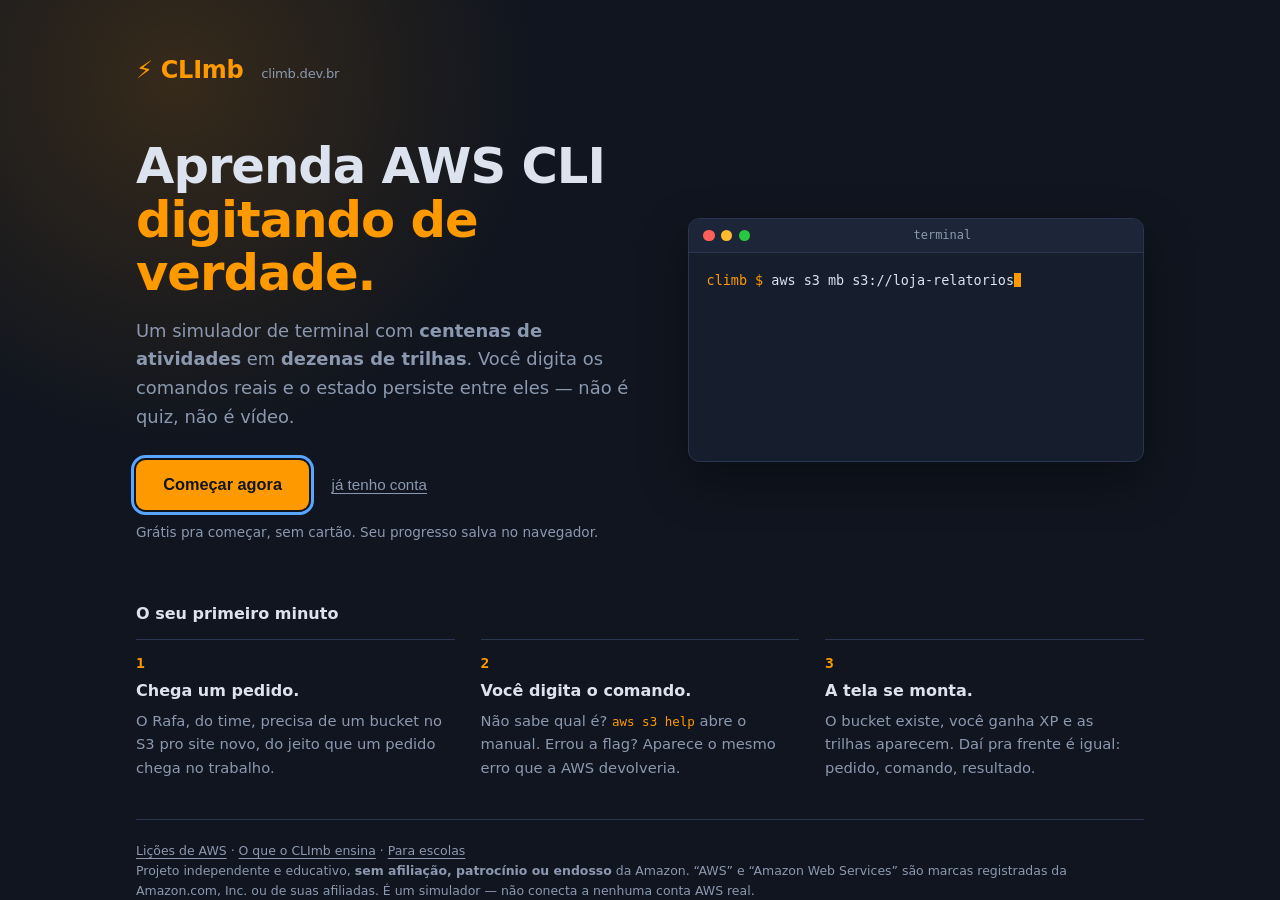
==== commit 170aeb21: "feat(design): primeiro acesso, capa rapida e paginas publicas revisadas Primeiro acesso: - quem volt" ====
--- a/index.html
+++ b/index.html
@@ -30,7 +30,8 @@
 
   <!-- Dados estruturados: ajuda o buscador a entender que isto e um app de
        ensino, e nao uma pagina qualquer. Os numeros ficam de fora de proposito
-       (envelhecem); quem tem o catalogo atualizado e o /sobre.html, gerado. -->
+       (envelhecem); quem tem o catalogo atualizado e o /sobre.html, que o
+       servidor monta do conteudo a cada boot (lib/pagina-sobre.js). -->
   <script type="application/ld+json">
   {
     "@context": "https://schema.org",
@@ -90,6 +91,7 @@
 
   <footer>
     <span>💡 Manuais: <strong>aws help</strong> · <strong>aws s3 help</strong> — arquivos locais: <strong>ls</strong> — atalhos: <strong>climb --help</strong></span>
+    <button class="botao secundario" id="btnAjuda" title="Perguntas frequentes e fale comigo">💬 Ajuda</button>
     <button class="botao secundario" id="btnLimparAmbiente" title="Apaga os recursos da conta AWS simulada. XP e atividades ficam.">🧹 Limpar ambiente</button>
     <button class="botao perigo" id="btnResetar">Resetar progresso</button>
   </footer>
@@ -112,7 +114,7 @@
     <a href="/aprender/dynamodb">DynamoDB</a> ·
     <a href="/aprender/cloudwatch">CloudWatch</a> ·
     <a href="/aprender/rds">RDS</a> ·
-    <a href="/aprender">ver as 53 lições</a>
+    <a href="/aprender">ver todas as lições</a>
   </nav>
   <p class="aviso-marca">
     <a href="/sobre.html" style="color:var(--laranja)">O que o CLImb ensina</a> ·
@@ -196,6 +198,9 @@
   <!-- primeiro de todos: segura a pintura ate a interface estar montada
        (sem isto a tela treme enquanto o JS acrescenta header, card e rodape) -->
   <script defer src="js/pronto.js"></script>
+  <!-- logo depois do pronto.js: a capa (só pra quem chega novo) aparece sem
+       esperar o resto do app; o clique dela espera o app se for cedo demais -->
+  <script defer src="js/capa.js"></script>
   <script defer src="js/simulador.js"></script>
   <script defer src="js/manuais.js"></script>
   <script defer src="js/manuais-fase6-9.js"></script>
@@ -320,7 +325,6 @@
   <script defer src="js/menus.js"></script>
   <script defer src="js/travas.js"></script>
   <script defer src="js/temas.js"></script>
-  <script defer src="js/capa.js"></script>
   <script defer src="js/abertura.js"></script>
   <script defer src="js/climb-cmd.js"></script>
   <script defer src="js/historico.js"></script>
@@ -328,6 +332,8 @@
   <!-- sandbox: embrulha renderSidebar/renderCard DEPOIS de grupos, filtro e
        busca, pra o item dele entrar por último e ficar em primeiro -->
   <script defer src="js/sandbox.js"></script>
+  <!-- ajuda/suporte: formulário + FAQ; o #btnAjuda já está no rodapé do HTML -->
+  <script defer src="js/suporte.js"></script>
   <!-- métrica: não faz nada enquanto o secret GA_ID não estiver definido -->
   <script defer src="js/analytics.js"></script>
   <script defer src="js/mobile-nav.js"></script>
--- a/css/estilo.css
+++ b/css/estilo.css
@@ -1663,3 +1663,84 @@
   border-radius: 8px;
 }
 @media (max-width: 600px) { .sim-rev-arte { font-size: 0.64rem; } }
+
+/* ---------- Plano Escola (multiplayer.js) ---------- */
+.esc-prof { background: var(--painel-2); border: 1px dashed var(--borda); border-radius: 10px; padding: 10px 12px; margin: 0 0 12px; font-size: 0.88rem; line-height: 1.5; }
+.esc-prof.ok { border-style: solid; border-color: var(--verde); }
+.esc-form { display: flex; flex-direction: column; gap: 6px; margin-top: 8px; }
+.esc-form.linha { flex-direction: row; flex-wrap: wrap; align-items: center; margin: 6px 0 8px; }
+.esc-form input, .esc-form select { background: var(--fundo); color: var(--texto); border: 1px solid var(--borda); border-radius: 6px; padding: 7px 9px; font: inherit; font-size: 0.86rem; }
+.esc-form small, .esc-nada, .esc-privacidade { color: var(--texto-fraco); font-size: 0.8rem; }
+.esc-turma { border-color: var(--laranja); }
+.esc-tag { background: rgba(62,207,111,0.15); color: var(--verde); }
+.esc-tarefas { font-size: 0.86rem; margin: 4px 0 6px; }
+.esc-tarefas ul { margin: 4px 0 0; padding-left: 18px; }
+.esc-oferta { background: var(--fundo); border: 1px solid var(--borda); border-radius: 8px; padding: 8px 10px; margin: 6px 0; font-size: 0.86rem; display: flex; flex-wrap: wrap; gap: 8px; align-items: center; justify-content: space-between; }
+.esc-vagas { font-size: 0.84rem; margin: 2px 0 6px; }
+.esc-largo { width: min(980px, 96vw); }
+.esc-painel-titulo { margin: 6px 0 2px; font-size: 1rem; }
+.esc-tabela { overflow-x: auto; max-width: 100%; }
+.esc-tabela th { text-align: left; font-size: 0.74rem; color: var(--texto-fraco); padding: 4px 6px; border-bottom: 1px solid var(--borda); white-space: nowrap; }
+.esc-tabela td { white-space: nowrap; }
+
+/* ---------- Ajuda / suporte (suporte.js) ---------- */
+.sup-caixa { width: min(600px, 94vw); max-height: 88vh; overflow-y: auto; }
+.sup-sub { font-size: 0.92rem; margin: 14px 0 6px; }
+.sup-faq { background: var(--painel-2); border: 1px solid var(--borda); border-radius: 8px; padding: 7px 10px; margin: 0 0 6px; font-size: 0.86rem; }
+.sup-faq summary { cursor: pointer; font-weight: 600; }
+.sup-faq p { margin: 6px 0 2px; line-height: 1.5; }
+.sup-form { display: flex; flex-direction: column; gap: 9px; font-size: 0.86rem; }
+.sup-form label { display: flex; flex-direction: column; gap: 4px; }
+.sup-form select, .sup-form textarea, .sup-form input[type=email] { background: var(--fundo); color: var(--texto); border: 1px solid var(--borda); border-radius: 6px; padding: 7px 9px; font: inherit; }
+.sup-form textarea { resize: vertical; min-height: 90px; }
+.sup-form .sup-ctx { flex-direction: row; align-items: flex-start; gap: 7px; color: var(--texto-fraco); font-size: 0.8rem; }
+.sup-rodape { color: var(--texto-fraco); font-size: 0.78rem; margin: 0; }
+.sup-ok { background: var(--painel-2); border: 1px solid var(--verde); border-radius: 8px; padding: 12px; margin: 10px 0; line-height: 1.6; }
+.sup-reportar { margin: 12px 0 0; font-size: 0.8rem; }
+.sup-rodape a, .sup-faq a { color: var(--azul); }
+
+/* ============================================================
+   CLImb — destaque (opção de HUD)
+   Opção "Destaque: só nas ações" (js/temas.js, botão #btnDestaque).
+   Mora no fim do estilo.css, e não em arquivo próprio, pra não somar um
+   pedido bloqueante no <head> (cada folha lá atrasa a primeira pintura).
+
+   No padrão, o laranja aparece em quase tudo: borda do cabeçalho, botão do
+   Ranking, rótulo do Desafio do dia, título de modal, negrito do enunciado.
+   Com tudo destacado, nada se destaca — o olho não acha o "Jogar". Aqui o
+   laranja fica só onde é AÇÃO ou PROGRESSO (botão principal, barra de XP,
+   prompt do terminal, item ativo, foco) e o resto volta pra cor de texto.
+
+   É OPÇÃO, nunca o padrão (memória decisoes-de-hud): só vale com
+   body[data-destaque="acoes"]. Cores por token: passa o contraste nos dois
+   temas, porque --texto e --texto-fraco já são os do tema ativo.
+   ============================================================ */
+
+body[data-destaque="acoes"] header { border-bottom: 1px solid var(--borda); }
+
+/* Ranking era botão laranja cheio no topo, competindo com a atividade */
+body[data-destaque="acoes"] header #btnRanking {
+  background: transparent; color: var(--texto); border: 1px solid var(--borda);
+}
+body[data-destaque="acoes"] header #btnRanking:hover { border-color: var(--laranja); }
+
+/* texto que só queria ênfase: negrito basta */
+body[data-destaque="acoes"] #cardDesafio .descricao b,
+body[data-destaque="acoes"] .licao-oque b,
+body[data-destaque="acoes"] .licao-corpo b,
+body[data-destaque="acoes"] .banner-email b,
+body[data-destaque="acoes"] .cartao-topo strong { color: var(--texto); font-weight: 700; }
+
+/* títulos */
+body[data-destaque="acoes"] .modal-caixa h2,
+body[data-destaque="acoes"] #tourBox h3,
+body[data-destaque="acoes"] .ia-h3,
+body[data-destaque="acoes"] .perfil-nivel { color: var(--texto); }
+
+/* rótulos e selos informativos */
+body[data-destaque="acoes"] .streak small,
+body[data-destaque="acoes"] .faixa-rotulo,
+body[data-destaque="acoes"] .sala-aviso,
+body[data-destaque="acoes"] .pf-nota.alerta { color: var(--texto); }
+body[data-destaque="acoes"] .faixa-selo { background: var(--painel-2); color: var(--texto-fraco); }
+body[data-destaque="acoes"] #faixaTreino { border-left-color: var(--borda); }
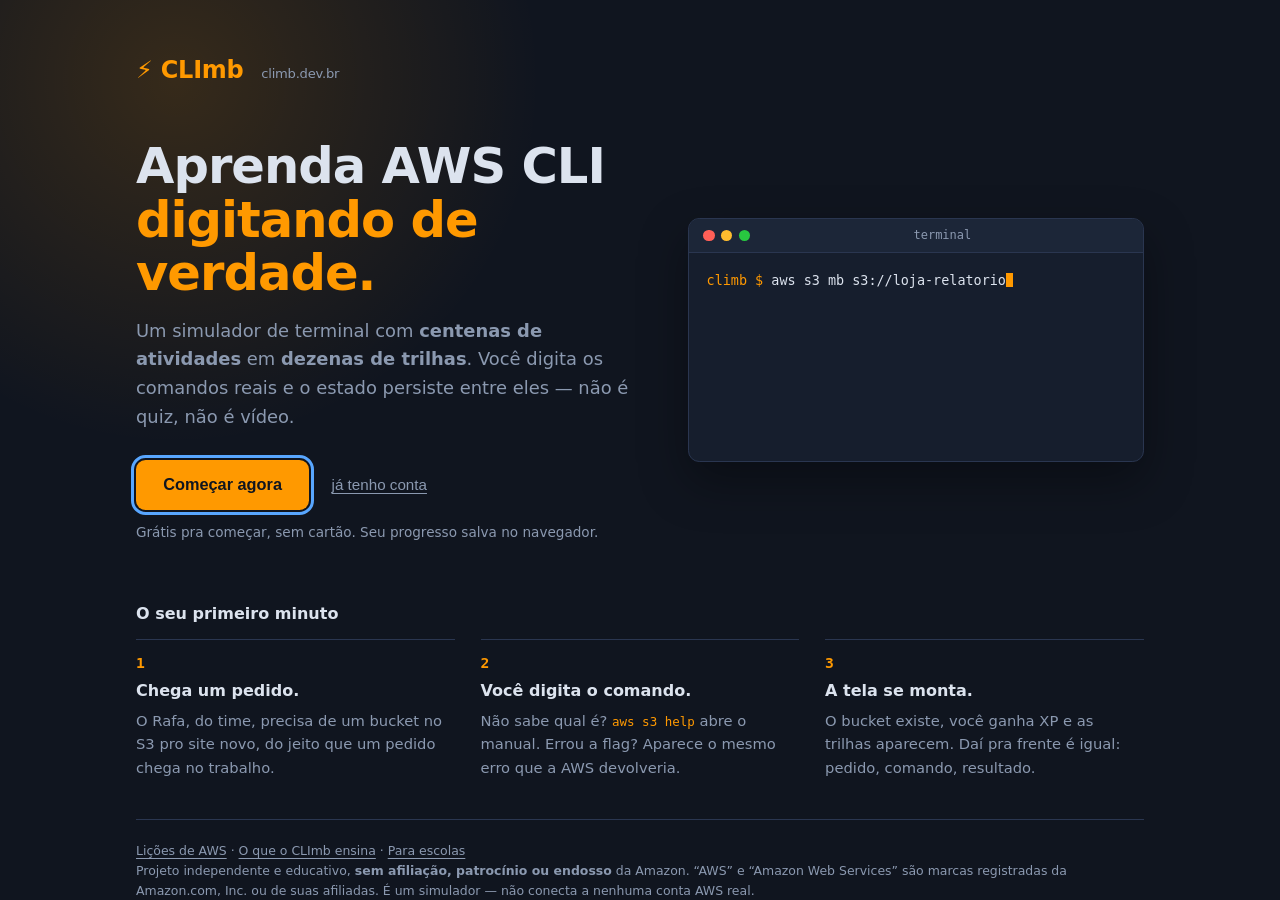
==== commit 462b0aa2: "perf(capa): prioridade alta pro pronto.js e a capa.js Em producao (HTTP/2) os ~115 scripts baixam ju" ====
--- a/index.html
+++ b/index.html
@@ -197,10 +197,14 @@
 
   <!-- primeiro de todos: segura a pintura ate a interface estar montada
        (sem isto a tela treme enquanto o JS acrescenta header, card e rodape) -->
-  <script defer src="js/pronto.js"></script>
+  <!-- fetchpriority: em producao (HTTP/2) os ~115 scripts baixam juntos e
+       dividem a banda; sem prioridade a capa.js so chegava aos 3,4 s (em
+       4G lento), e a capa aparecia aos 4,6 s. Estes dois sao os que pintam a
+       primeira tela de quem chega novo. -->
+  <script defer fetchpriority="high" src="js/pronto.js"></script>
   <!-- logo depois do pronto.js: a capa (só pra quem chega novo) aparece sem
        esperar o resto do app; o clique dela espera o app se for cedo demais -->
-  <script defer src="js/capa.js"></script>
+  <script defer fetchpriority="high" src="js/capa.js"></script>
   <script defer src="js/simulador.js"></script>
   <script defer src="js/manuais.js"></script>
   <script defer src="js/manuais-fase6-9.js"></script>
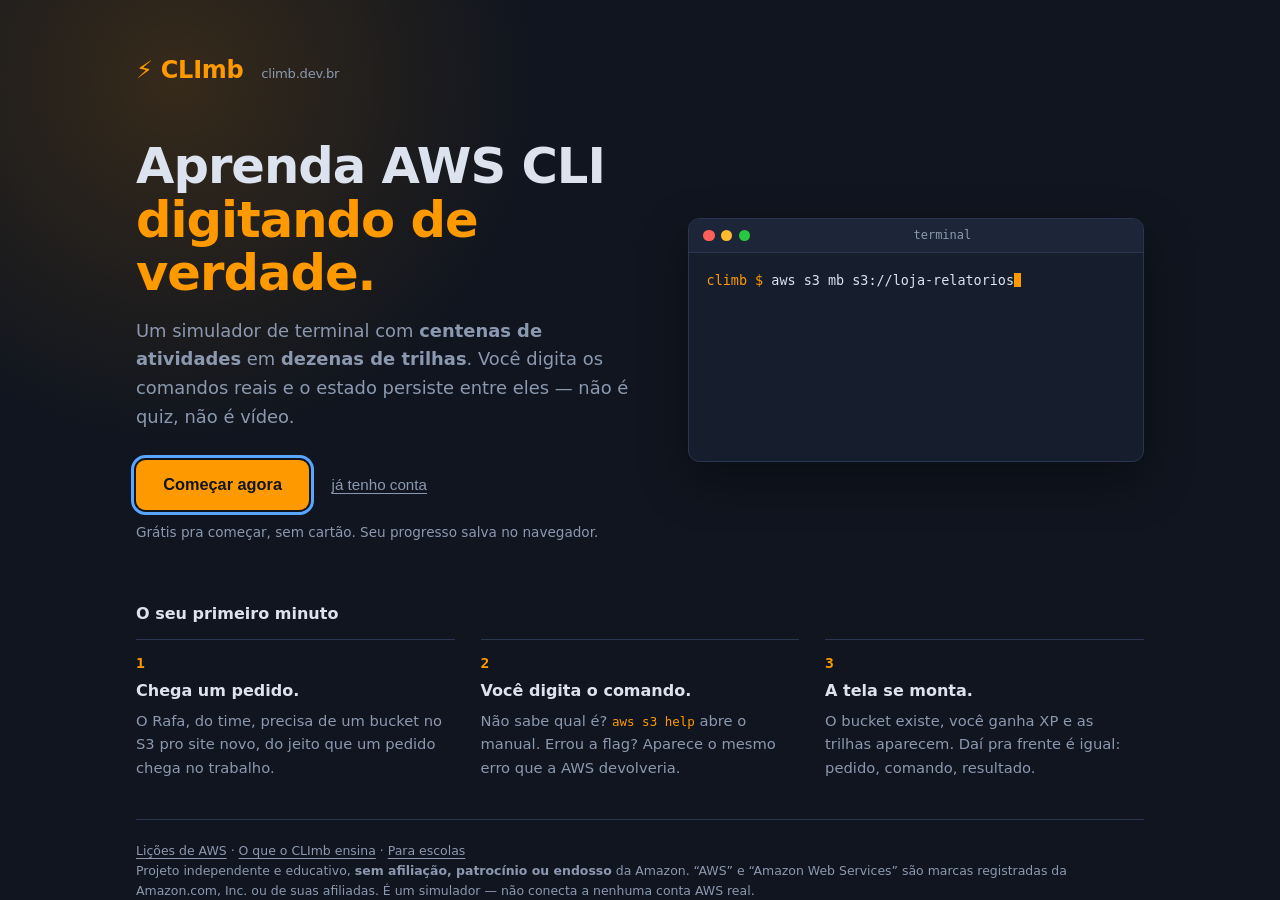
==== commit cb0f5b8a: "feat(icones): opcao "Icones desenhados" no lugar dos emoji dos botoes Aprovada pelo Gabriel a partir" ====
--- a/index.html
+++ b/index.html
@@ -329,6 +329,7 @@
   <script defer src="js/menus.js"></script>
   <script defer src="js/travas.js"></script>
   <script defer src="js/temas.js"></script>
+  <script defer src="js/icones.js"></script>
   <script defer src="js/abertura.js"></script>
   <script defer src="js/climb-cmd.js"></script>
   <script defer src="js/historico.js"></script>
--- a/css/estilo.css
+++ b/css/estilo.css
@@ -1744,3 +1744,10 @@
 body[data-destaque="acoes"] .pf-nota.alerta { color: var(--texto); }
 body[data-destaque="acoes"] .faixa-selo { background: var(--painel-2); color: var(--texto-fraco); }
 body[data-destaque="acoes"] #faixaTreino { border-left-color: var(--borda); }
+
+/* ícones desenhados (opção de HUD, js/icones.js): do tamanho do emoji que
+   substituem, na cor do texto. O espaço depois do emoji vira a margem. */
+svg.ico {
+  width: 1.1em; height: 1.1em; flex: 0 0 1.1em;
+  vertical-align: -0.2em; margin-right: 0.38em;
+}
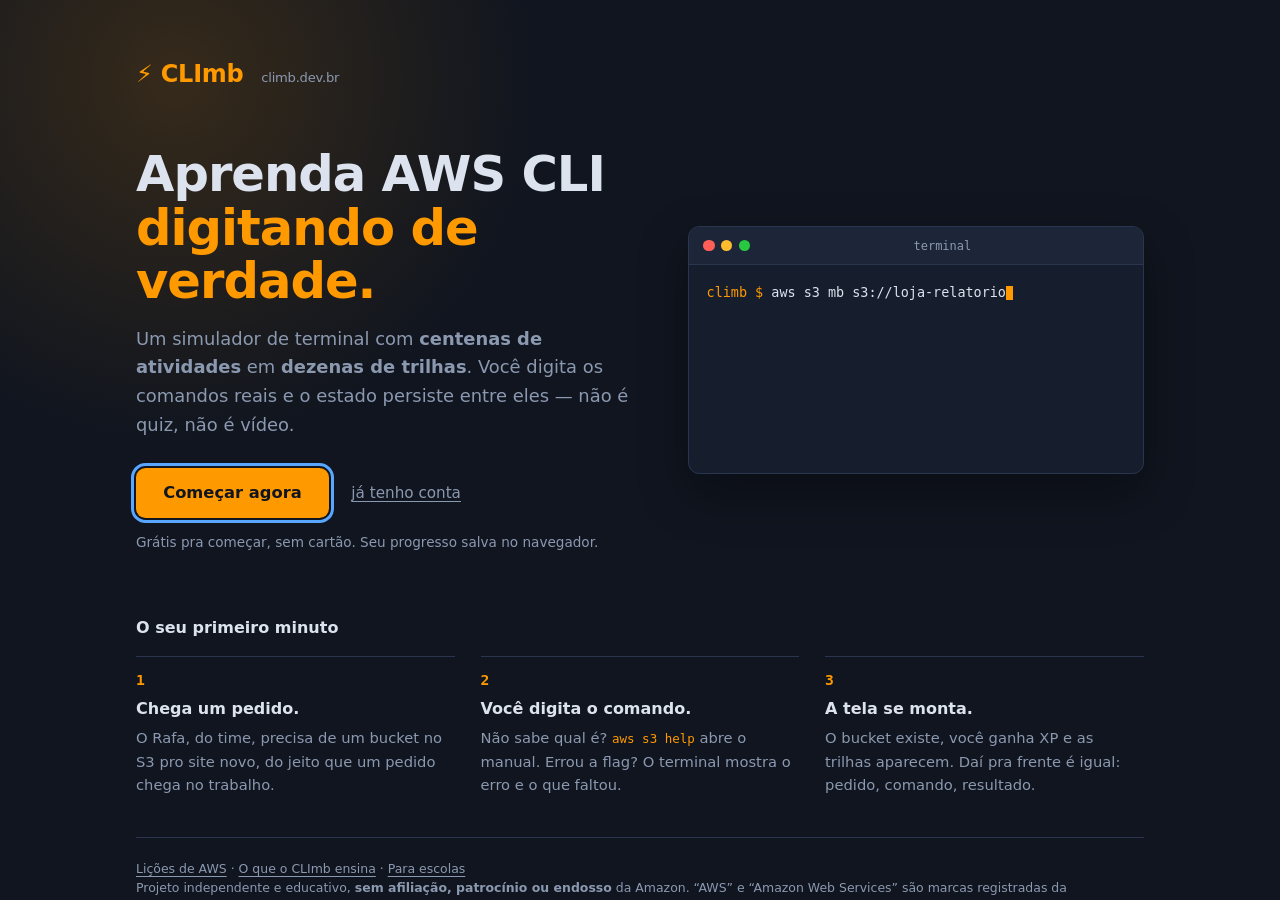
==== commit ab6a59e9: "feat(hud): opcao "Tela enxuta" e reportar problema no fim do card Opcao (padrao continua o mesmo), e" ====
--- a/index.html
+++ b/index.html
@@ -329,6 +329,7 @@
   <script defer src="js/menus.js"></script>
   <script defer src="js/travas.js"></script>
   <script defer src="js/temas.js"></script>
+  <script defer src="js/tela-enxuta.js"></script>
   <script defer src="js/icones.js"></script>
   <script defer src="js/abertura.js"></script>
   <script defer src="js/climb-cmd.js"></script>
--- a/css/estilo.css
+++ b/css/estilo.css
@@ -140,6 +140,10 @@
 /* A barra de rolagem some quando a capa/um modal poe overflow:hidden no body,
    e a pagina inteira escorrega pro lado. Reservar a calha resolve na raiz. */
 html { scrollbar-gutter: stable; }
+/* barras de rolagem no tom do tema escuro: a padrão do Windows (clara) era a
+   coisa mais brilhante da coluna lateral. O tema claro tem as suas
+   (tema-claro.css). scrollbar-color herda, então vale pra lateral e terminal. */
+body:not([data-tema="claro"]) { scrollbar-color: #34425e transparent; }
 
 /* Linha de lições no rodapé da home (ver o comentário no index.html): existe
    pro buscador ter caminho direto da home — que ele rastreia — pras páginas que
@@ -270,6 +274,9 @@
   margin: 3px 0;
 }
 .card-vazio p { color: var(--texto-fraco); line-height: 1.55; }
+.cv-proxima { display: flex; flex-wrap: wrap; align-items: center; gap: 6px 14px; margin: 4px 0 14px; }
+.cv-proxima .botao { font-size: 1rem; padding: 10px 18px; }
+.cv-meta { color: var(--texto-fraco); font-size: .85rem; }
 .card-vazio code { background: var(--painel-2); padding: 1px 6px; border-radius: 5px; font-family: var(--fonte-mono); }
 
 .card-topo { display: flex; gap: 8px; flex-wrap: wrap; }
@@ -327,6 +334,19 @@
 .linha.erro { color: var(--vermelho); }
 .linha.ok { color: var(--verde); }
 .linha.eco { color: var(--texto); margin-top: 6px; }
+/* boas-vindas do terminal (app.js: boasVindas) */
+#saidaTerminal .linha.bv-titulo { color: var(--laranja); font-weight: 700; margin-bottom: 6px; }
+#saidaTerminal .bv-ajuda {
+  display: grid; grid-template-columns: max-content 1fr; gap: 2px 2.2em;
+  margin: 10px 0 10px 1em; font-family: var(--fonte-mono);
+}
+#saidaTerminal .bv-ajuda code { font-family: inherit; color: var(--texto); background: none; padding: 0; }
+#saidaTerminal .bv-ajuda span { color: var(--texto-fraco); }
+@media (max-width: 600px) {
+  /* uma coluna: o comando, e a explicação embaixo, recuada */
+  #saidaTerminal .bv-ajuda { grid-template-columns: 1fr; gap: 0; margin-left: .5em; }
+  #saidaTerminal .bv-ajuda span { margin: 0 0 6px 1em; }
+}
 /* Aviso do CLImb: claramente FORA da saída do CLI (não é resposta do AWS) */
 #saidaTerminal .linha.aviso-climb {
   color: var(--texto-fraco);
@@ -635,6 +655,7 @@
 }
 .faixa-selo.ok { background: rgba(62, 207, 111, 0.2); color: var(--verde); }
 #faixaTreino .botao { padding: 6px 14px; font-size: 0.82rem; }
+#faixaTreino[hidden] { display: none; } /* missoes.js: some até a 1ª atividade */
 
 /* ---------- Freemium / planos ---------- */
 .selo-pro {
@@ -1751,3 +1772,43 @@
   width: 1.1em; height: 1.1em; flex: 0 0 1.1em;
   vertical-align: -0.2em; margin-right: 0.38em;
 }
+
+/* ============================================================
+   Opção "📐 Tela: enxuta" (js/tela-enxuta.js) — só com body[data-enxuta].
+   É OPÇÃO, nunca o padrão (memória decisoes-de-hud).
+   ============================================================ */
+
+/* Ranking discreto: botão de contorno, como Ferramentas e Você */
+body[data-enxuta] header #btnRanking {
+  background: transparent; color: var(--texto); border: 1px solid var(--borda);
+}
+body[data-enxuta] header #btnRanking:hover { border-color: var(--laranja); }
+
+/* 🔥 0 e 📅 0 dias: zero não informa nada (data-zero vem do tela-enxuta.js) */
+body[data-enxuta] header [data-zero] { display: none; }
+
+/* lista lateral na fonte do texto; monoespaçado fica pros números */
+body[data-enxuta] #sidebar { font-family: "Segoe UI", system-ui, sans-serif; }
+body[data-enxuta] #sidebar .servico-cab,
+body[data-enxuta] #sidebar .item-desafio { font-family: inherit; }
+body[data-enxuta] #sidebar .servico-cab { font-size: .86rem; }
+body[data-enxuta] #sidebar .item-titulo { font-size: .84rem; }
+body[data-enxuta] #sidebar .item-meta { font-size: .72rem; }
+
+/* botão "▾ Trilha S3 · 2/66" que recolhe a lista: só existe no celular */
+#btnListaEnxuta { display: none; }
+
+/* computador: o app ocupa a tela, e as faixas de links ficam embaixo dele */
+@media (min-width: 761px) {
+  body[data-enxuta] { height: auto; min-height: 100vh; overflow: visible; }
+  body[data-enxuta] main { flex: none; height: calc(100vh - var(--enx-fixo, 126px)); }
+}
+
+/* celular: lista recolhida até a pessoa pedir */
+@media (max-width: 760px) {
+  body[data-enxuta] #btnListaEnxuta {
+    display: block; width: calc(100% - 20px); margin: 10px; text-align: left;
+    font-size: .95rem; padding: 11px 14px;
+  }
+  body[data-enxuta]:not(.enx-lista-aberta) #sidebar { display: none; }
+}
--- a/css/tema-claro.css
+++ b/css/tema-claro.css
@@ -156,6 +156,14 @@
   border-radius: 8px;
 }
 
+/* a caixa vazia mora DENTRO do #cardDesafio, que já tem borda: com a regra
+   acima ela virava caixa dentro de caixa (borda dupla) */
+body[data-tema="claro"] #cardDesafio > .card-vazio {
+  background: none;
+  border: 0;
+  padding: 0;
+}
+
 /* ---------- ajustes pontuais ----------
    Os poucos lugares do app (fora do Console AWS) com cor cravada que
    não sobrevivem a um fundo claro.                                   */
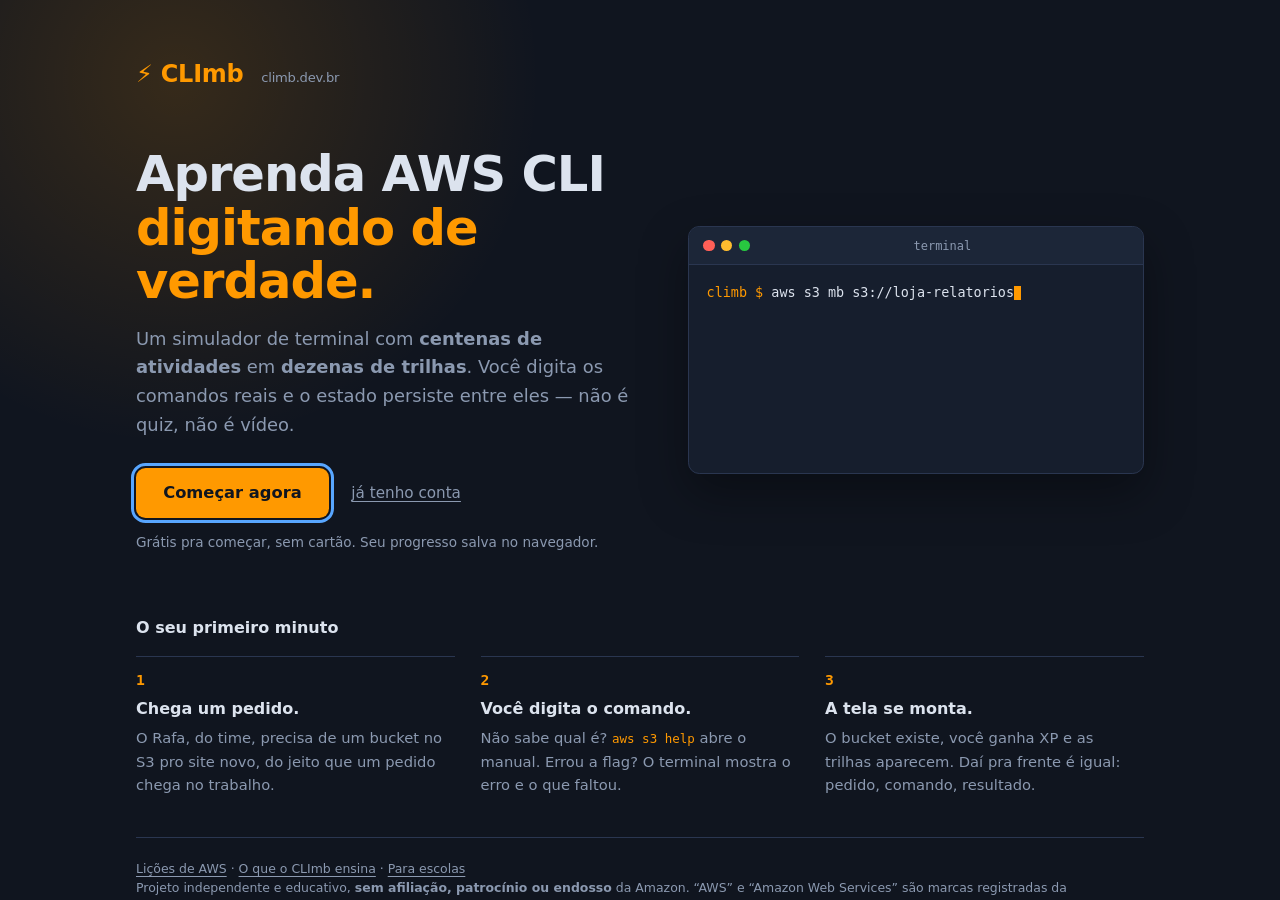
==== commit 79d96d7f: "fix(seo): um h1 na home com capa, titulos ate 70 e descricoes ate 160 O Bing Webmaster (URL Inspecti" ====
--- a/index.html
+++ b/index.html
@@ -4,7 +4,7 @@
   <meta charset="UTF-8">
   <meta name="viewport" content="width=device-width, initial-scale=1.0">
   <title>CLImb — aprenda AWS CLI digitando de verdade</title>
-  <meta name="description" content="Simulador de terminal AWS com mais de 600 atividades em mais de 60 trilhas. Você digita os comandos de verdade e o estado persiste entre eles — não é quiz, não é vídeo. Grátis pra começar.">
+  <meta name="description" content="Simulador de terminal AWS em português: você digita os comandos reais do AWS CLI e o estado persiste entre eles. Não é quiz, não é vídeo. Grátis pra começar.">
   <meta name="theme-color" content="#10151f">
   <link rel="canonical" href="https://climb.dev.br/">
   <link rel="icon" href="/img/favicon.svg" type="image/svg+xml">
@@ -17,7 +17,7 @@
   <meta property="og:locale" content="pt_BR">
   <meta property="og:url" content="https://climb.dev.br/">
   <meta property="og:title" content="CLImb — aprenda AWS CLI digitando de verdade">
-  <meta property="og:description" content="Mais de 600 atividades em mais de 60 trilhas. Você digita os comandos reais num simulador que guarda o estado. Não é quiz, não é vídeo — é terminal.">
+  <meta property="og:description" content="Você digita os comandos reais do AWS CLI num simulador que guarda o estado entre eles. Centenas de atividades em português. Não é quiz, não é vídeo.">
   <meta property="og:image" content="https://climb.dev.br/img/og.jpg">
   <meta property="og:image:type" content="image/jpeg">
   <meta property="og:image:width" content="1200">
@@ -25,7 +25,7 @@
   <meta property="og:image:alt" content="Terminal do CLImb rodando os comandos aws s3 mb e aws ec2 run-instances">
   <meta name="twitter:card" content="summary_large_image">
   <meta name="twitter:title" content="CLImb — aprenda AWS CLI digitando de verdade">
-  <meta name="twitter:description" content="Mais de 600 atividades em mais de 60 trilhas. Você digita os comandos reais num simulador que guarda o estado.">
+  <meta name="twitter:description" content="Você digita os comandos reais do AWS CLI num simulador que guarda o estado entre eles.">
   <meta name="twitter:image" content="https://climb.dev.br/img/og.jpg">
 
   <!-- Dados estruturados: ajuda o buscador a entender que isto e um app de
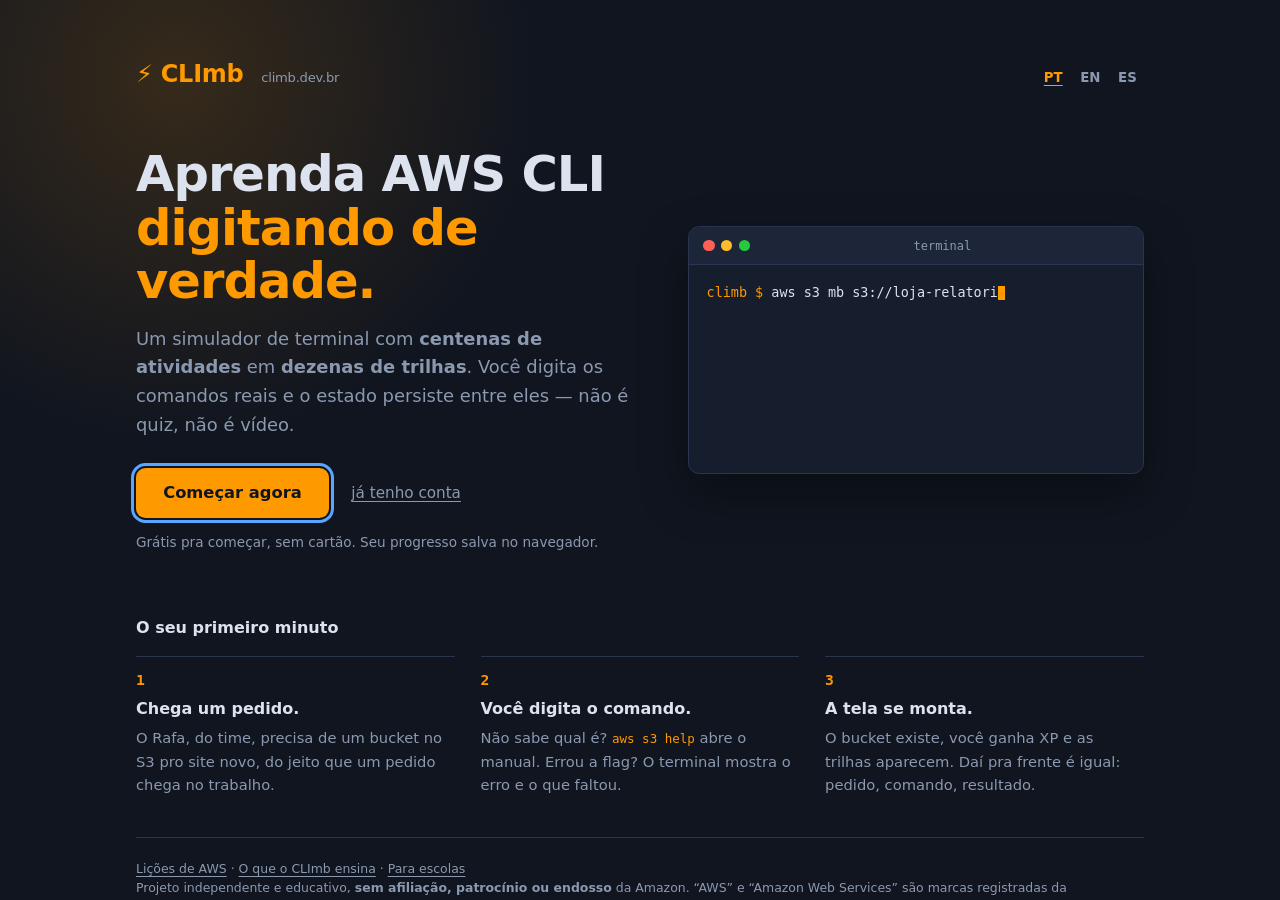
==== commit ccef9111: "feat(i18n): o CLImb em inglês e espanhol O servidor traduz o texto servido por dicionário (lib/i18n." ====
--- a/index.html
+++ b/index.html
@@ -205,6 +205,8 @@
   <!-- logo depois do pronto.js: a capa (só pra quem chega novo) aparece sem
        esperar o resto do app; o clique dela espera o app se for cedo demais -->
   <script defer fetchpriority="high" src="js/capa.js"></script>
+  <!-- idioma: troca (cookie + recarregar), botao no menu e sugestao pelo fuso -->
+  <script defer src="js/idioma.js"></script>
   <script defer src="js/simulador.js"></script>
   <script defer src="js/manuais.js"></script>
   <script defer src="js/manuais-fase6-9.js"></script>
